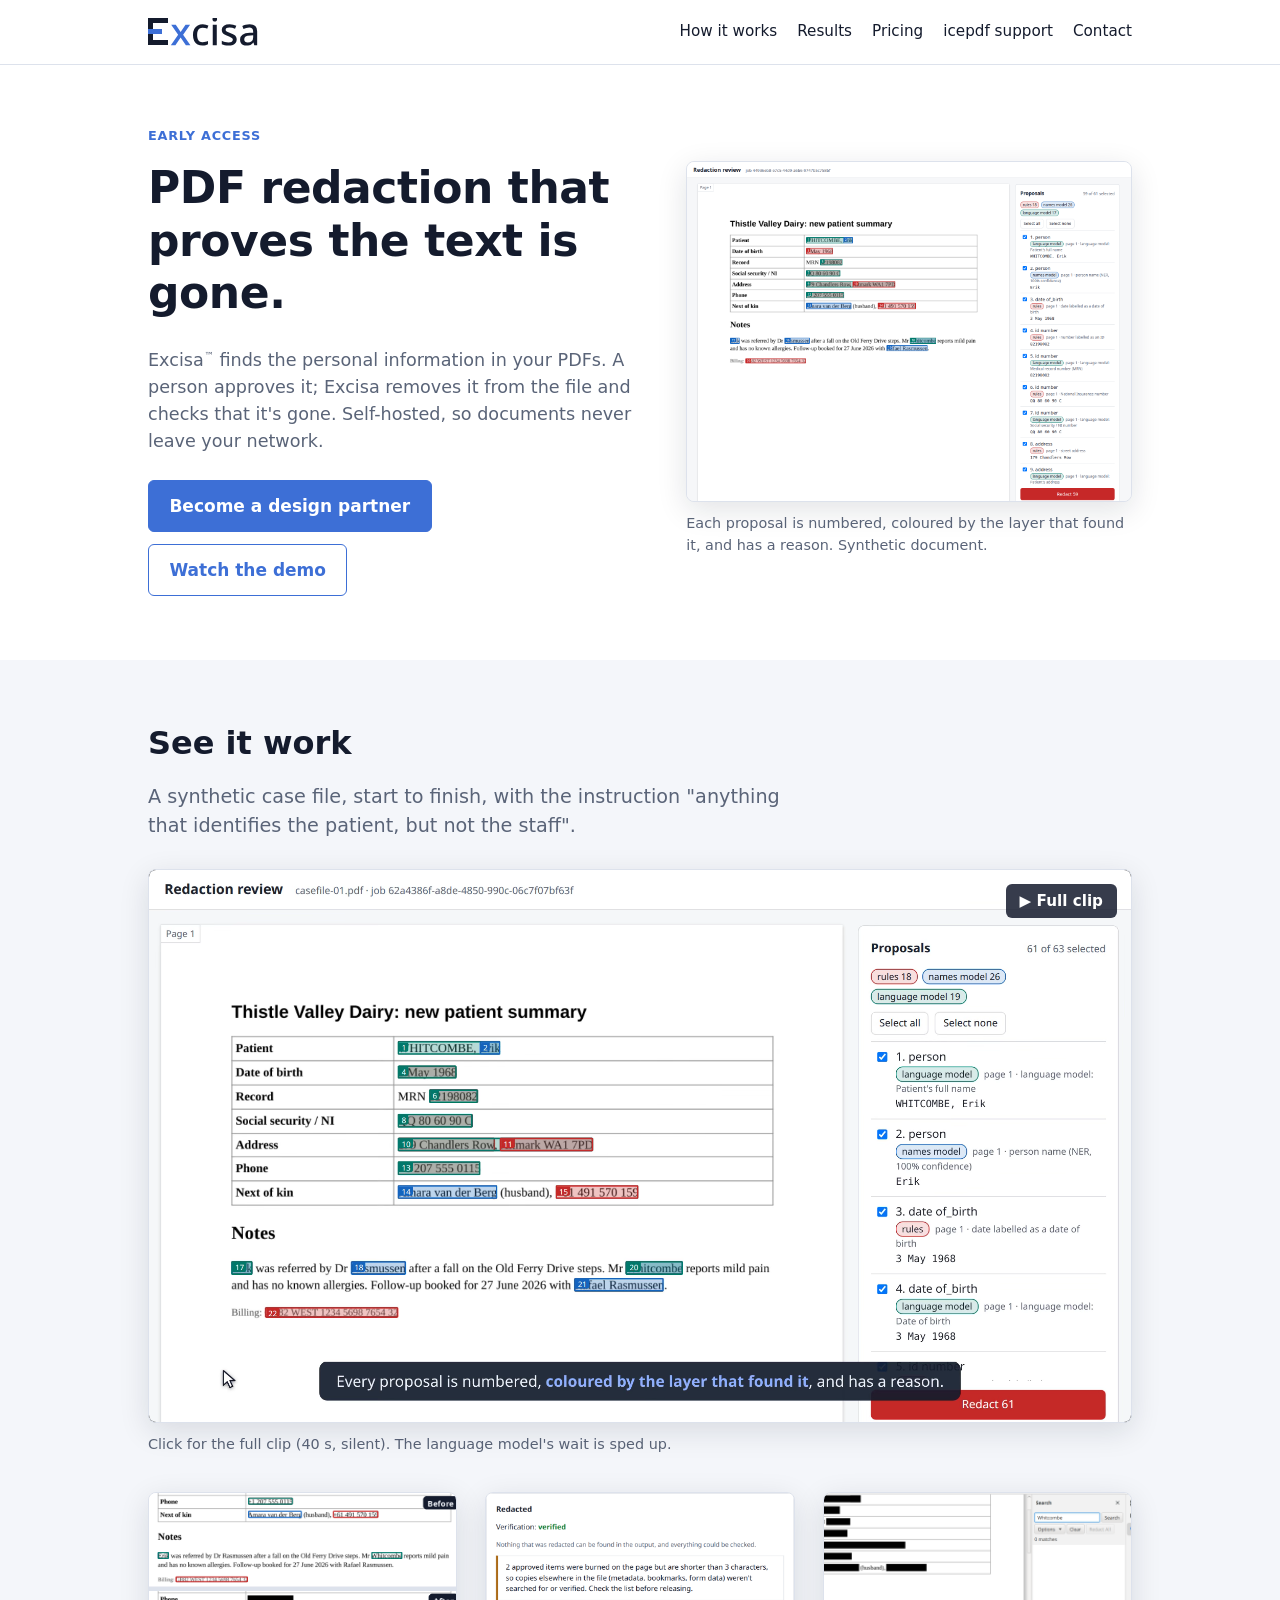
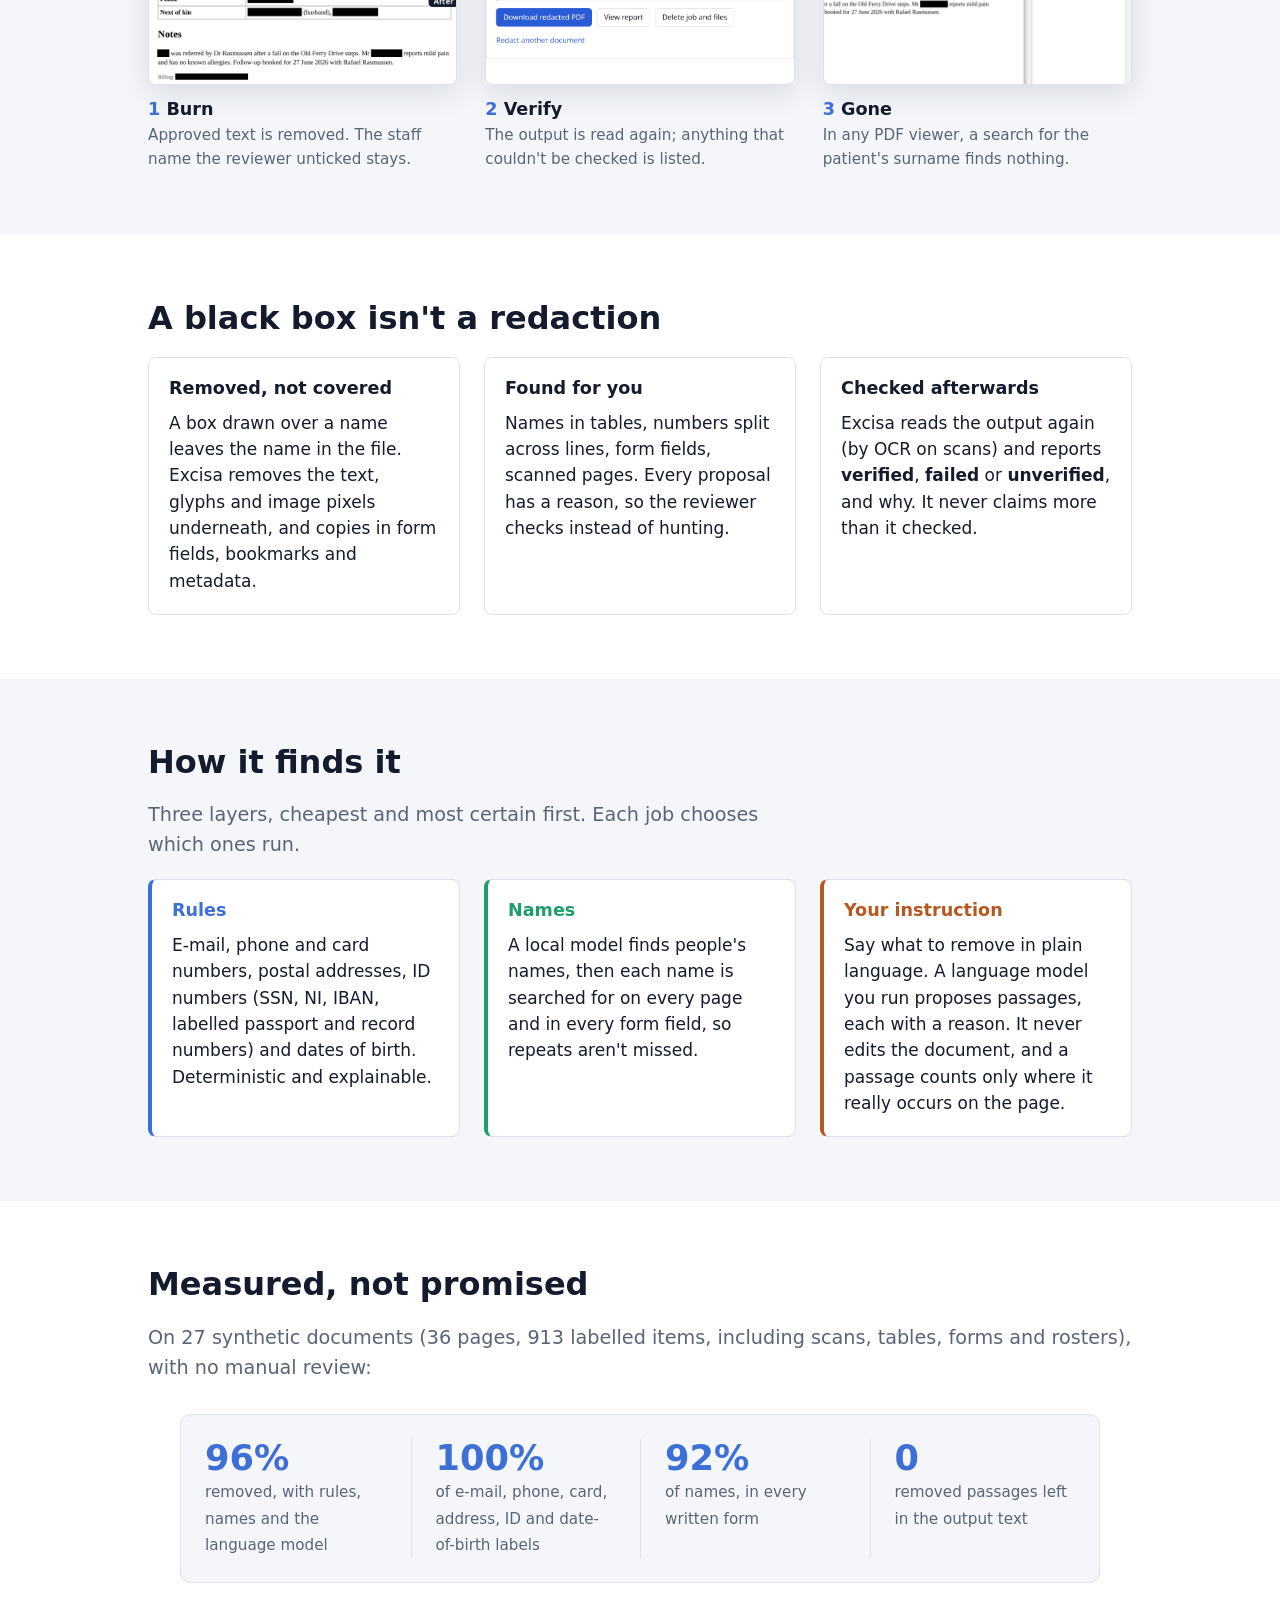
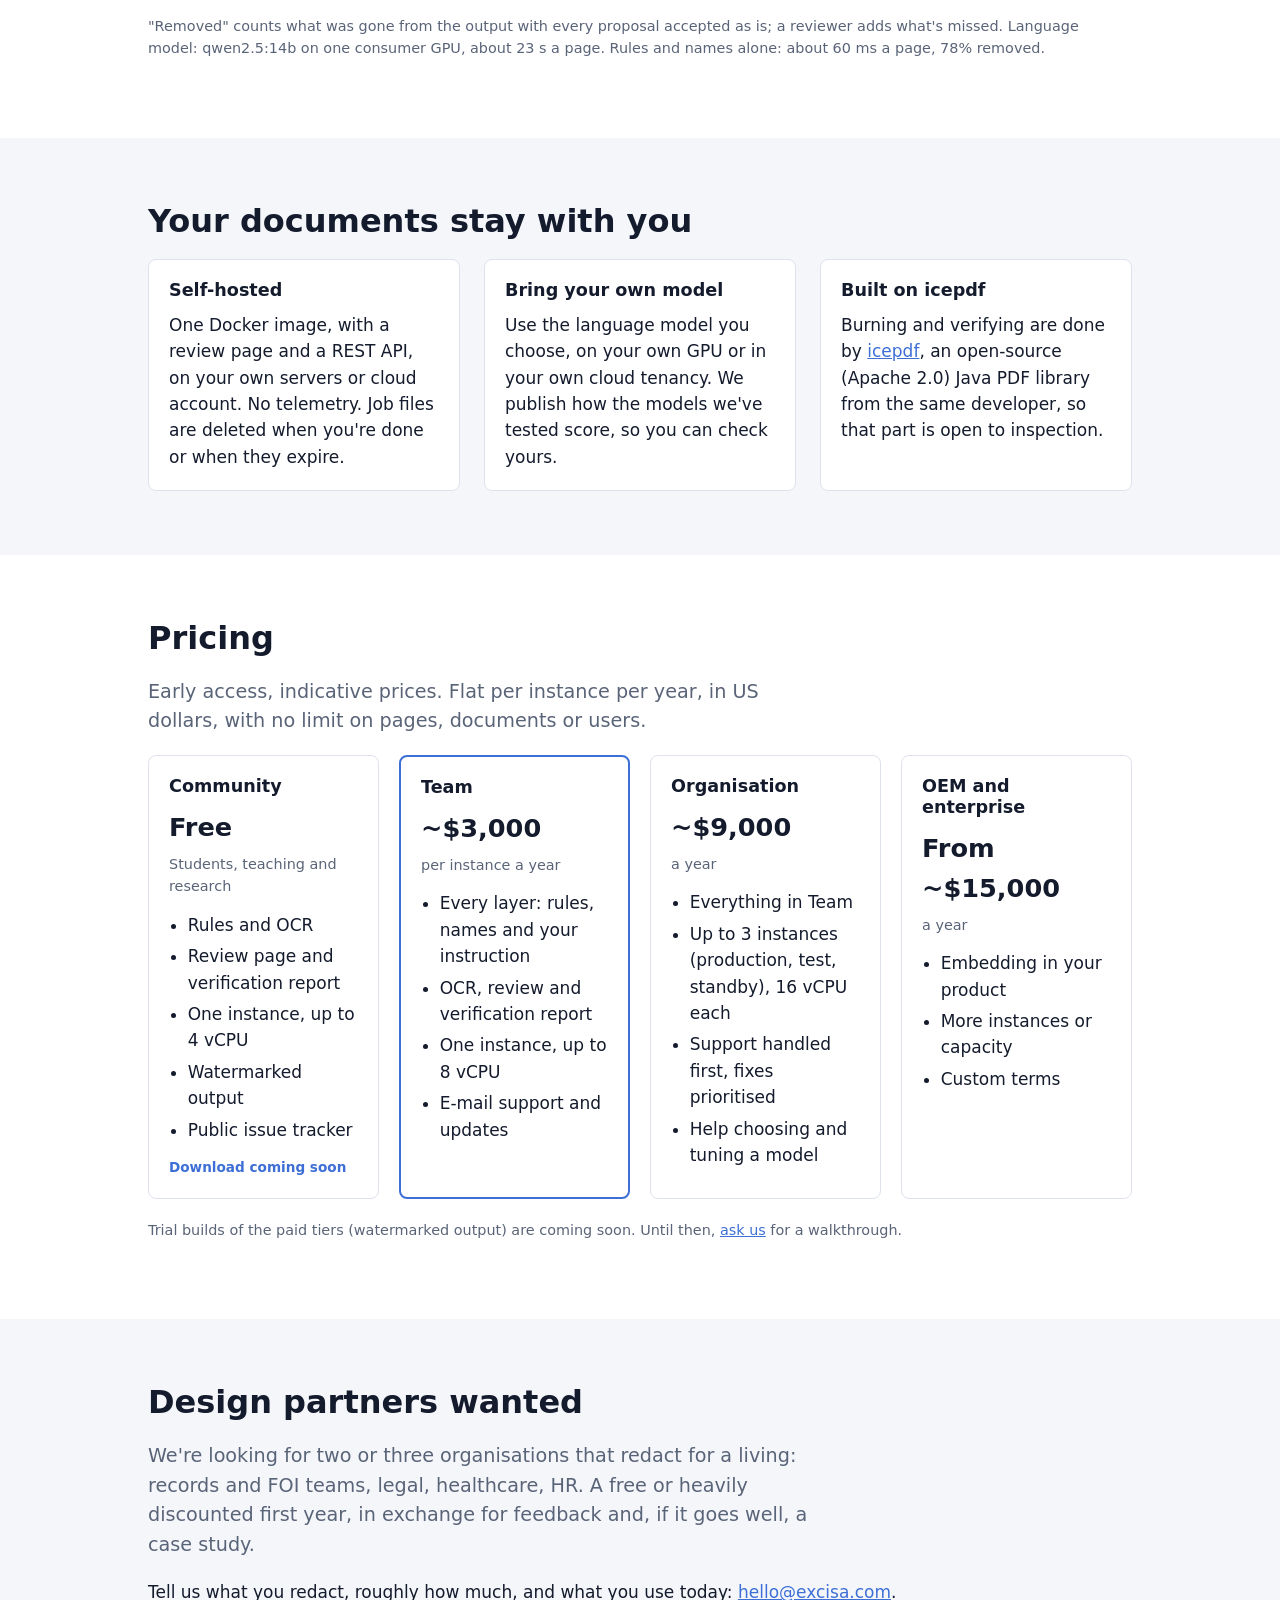
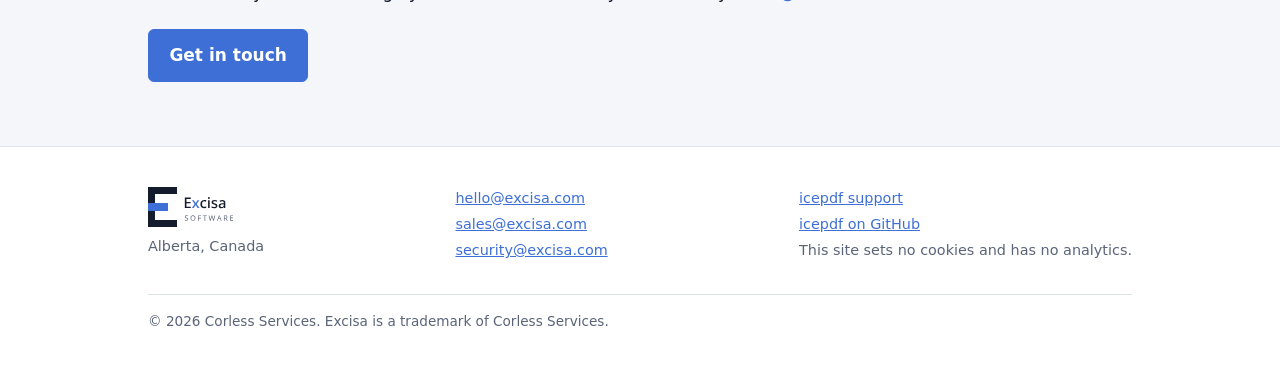
==== index.html @ 85d3f647 "Concise pass: demo moved up under the hero, steps list dropped, tighter copy; copyright row in the f" ====
<!doctype html>
<html lang="en">
<head>
<meta charset="utf-8">
<meta name="viewport" content="width=device-width, initial-scale=1">
<title>Excisa: self-hosted PDF redaction that proves the text is gone</title>
<meta name="description" content="Excisa finds personal information in PDFs, lets a person approve it, removes it for good and checks that it's gone. Self-hosted: documents never leave your network.">
<link rel="icon" href="/favicon.ico" sizes="any">
<link rel="icon" href="/favicon.svg" type="image/svg+xml">
<link rel="apple-touch-icon" href="/apple-touch-icon.png">
<meta name="theme-color" content="#141b2d">
<link rel="stylesheet" href="/site.css">
</head>
<body>

<header class="top">
  <div class="wrap">
    <a class="logo" href="/"><picture>
      <source srcset="/img/excisa-dark.svg" media="(prefers-color-scheme: dark)">
      <img src="/img/excisa-light.svg" alt="Excisa">
    </picture></a>
    <nav>
      <a href="#how">How it works</a>
      <a href="#results">Results</a>
      <a href="#pricing">Pricing</a>
      <a href="/icepdf-support.html"><span class="wide">icepdf </span>support</a>
      <a href="#contact">Contact</a>
    </nav>
  </div>
</header>

<main>

<section class="hero">
  <div class="wrap hero-grid">
    <div>
      <span class="tag">Early access</span>
      <h1>PDF redaction that proves the text is gone.</h1>
      <p class="lead">Excisa<span class="tm">™</span> finds the personal information in your PDFs. A person approves it; Excisa removes
        it from the file and checks that it's gone. Self-hosted, so documents never leave your network.</p>
      <div class="actions">
        <a class="btn" href="#contact">Become a design partner</a>
        <a class="btn ghost" href="#demo">Watch the demo</a>
      </div>
    </div>
    <figure class="shot">
      <img src="/img/review.png" width="1440" height="1100"
        alt="The review page: a synthetic patient summary with numbered boxes over each proposed redaction, coloured by the layer that found it, beside the list of proposals with their reasons.">
      <figcaption>Each proposal is numbered, coloured by the layer that found it, and has a reason. Synthetic
        document.</figcaption>
    </figure>
  </div>
</section>

<section id="demo" class="alt">
  <div class="wrap">
    <h2>See it work</h2>
    <p class="lead">A synthetic case file, start to finish, with the instruction "anything that identifies the patient,
      but not the staff".</p>
    <figure class="video" data-title="Excisa, start to finish" data-full="/video/excisa-demo.mp4">
      <div class="video-frame">
        <video class="video-loop" autoplay muted loop playsinline preload="metadata" poster="/video/excisa-demo-poster.jpg"
          aria-label="Review, untick a staff name, redact, verify, and search the output in a PDF viewer">
          <source src="/video/excisa-demo-loop.webm" type="video/webm">
          <source src="/video/excisa-demo-loop.mp4" type="video/mp4">
        </video>
      </div>
      <figcaption>Click for the full clip (40 s, silent). The language model's wait is sped up.</figcaption>
    </figure>
    <ol class="thumbs">
      <li>
        <figure class="shot">
          <img src="/img/burn-thumb.png" loading="lazy"
            alt="Part of page 1 before and after: the patient's details outlined, then removed; Dr Rasmussen, a staff member, left in place.">
        </figure>
        <h3>Burn</h3>
        <p>Approved text is removed. The staff name the reviewer unticked stays.</p>
      </li>
      <li>
        <figure class="shot">
          <img src="/img/verified.png" loading="lazy"
            alt="The result: verification verified, with a note listing two short items that were burned but not searched for elsewhere.">
        </figure>
        <h3>Verify</h3>
        <p>The output is read again; anything that couldn't be checked is listed.</p>
      </li>
      <li>
        <figure class="shot">
          <img src="/img/viewer.png" loading="lazy"
            alt="The redacted PDF in the icepdf viewer: a search for the patient's surname finds 0 matches.">
        </figure>
        <h3>Gone</h3>
        <p>In any PDF viewer, a search for the patient's surname finds nothing.</p>
      </li>
    </ol>
  </div>
</section>

<section>
  <div class="wrap">
    <h2>A black box isn't a redaction</h2>
    <div class="grid">
      <div class="card">
        <h3>Removed, not covered</h3>
        <p>A box drawn over a name leaves the name in the file. Excisa removes the text, glyphs and image pixels
          underneath, and copies in form fields,
          bookmarks and metadata.</p>
      </div>
      <div class="card">
        <h3>Found for you</h3>
        <p>Names in tables, numbers split across lines, form fields, scanned pages. Every proposal has a reason, so
          the reviewer checks instead of hunting.</p>
      </div>
      <div class="card">
        <h3>Checked afterwards</h3>
        <p>Excisa reads the output again (by OCR on scans) and reports <b>verified</b>, <b>failed</b> or
          <b>unverified</b>, and why. It never claims more than it checked.</p>
      </div>
    </div>
  </div>
</section>

<section id="how" class="alt">
  <div class="wrap">
    <h2>How it finds it</h2>
    <p class="lead">Three layers, cheapest and most certain first. Each job chooses which ones run.</p>
    <div class="grid">
      <div class="card layer rules">
        <h3>Rules</h3>
        <p>E-mail, phone and card numbers, postal addresses, ID numbers (SSN, NI, IBAN, labelled passport and record
          numbers) and dates of birth. Deterministic and explainable.</p>
      </div>
      <div class="card layer names">
        <h3>Names</h3>
        <p>A local model finds people's names, then each name is searched for on every page and in every form field,
          so repeats aren't missed.</p>
      </div>
      <div class="card layer llm">
        <h3>Your instruction</h3>
        <p>Say what to remove in plain language. A language model you run proposes passages, each with a reason. It
          never edits the document, and a passage counts only where it really occurs on the page.</p>
      </div>
    </div>
  </div>
</section>

<section id="results">
  <div class="wrap">
    <h2>Measured, not promised</h2>
    <p class="lead">On 27 synthetic documents (36 pages, 913 labelled items, including scans, tables, forms and
      rosters), with no manual review:</p>
    <div class="stats">
      <div class="stat"><b>96%</b><span>removed, with rules, names and the language model</span></div>
      <div class="stat"><b>100%</b><span>of e-mail, phone, card, address, ID and date-of-birth labels</span></div>
      <div class="stat"><b>92%</b><span>of names, in every written form</span></div>
      <div class="stat"><b>0</b><span>removed passages left in the output text</span></div>
    </div>
    <p class="muted small">"Removed" counts what was gone from the output with every proposal accepted as is; a
      reviewer adds what's missed. Language model: qwen2.5:14b on one consumer GPU, about 23 s a page. Rules and names
      alone: about 60 ms a page, 78% removed.</p>
  </div>
</section>

<section class="alt">
  <div class="wrap">
    <h2>Your documents stay with you</h2>
    <div class="grid">
      <div class="card">
        <h3>Self-hosted</h3>
        <p>One Docker image, with a review page and a REST API, on your own servers or cloud account. No telemetry.
          Job files are deleted when you're done or when they expire.</p>
      </div>
      <div class="card">
        <h3>Bring your own model</h3>
        <p>Use the language model you choose, on your own GPU or in your own cloud tenancy. We publish how the models
          we've tested score, so you can check yours.</p>
      </div>
      <div class="card">
        <h3>Built on icepdf</h3>
        <p>Burning and verifying are done by <a href="https://github.com/pcorless/icepdf">icepdf</a>, an open-source
          (Apache 2.0) Java PDF library from the same developer, so that part is open to inspection.</p>
      </div>
    </div>
  </div>
</section>

<section id="pricing">
  <div class="wrap">
    <h2>Pricing</h2>
    <p class="lead">Early access, indicative prices. Flat per instance per year, in US dollars, with no limit on pages,
      documents or users.</p>
    <div class="prices">
      <div class="card price">
        <h3>Community</h3>
        <div class="amount">Free</div>
        <p class="muted small">Students, teaching and research</p>
        <ul>
          <li>Rules and OCR</li>
          <li>Review page and verification report</li>
          <li>One instance, up to 4 vCPU</li>
          <li>Watermarked output</li>
          <li>Public issue tracker</li>
        </ul>
        <p class="soon">Download coming soon</p>
      </div>
      <div class="card price featured">
        <h3>Team</h3>
        <div class="amount">~$3,000</div>
        <p class="muted small">per instance a year</p>
        <ul>
          <li>Every layer: rules, names and your instruction</li>
          <li>OCR, review and verification report</li>
          <li>One instance, up to 8 vCPU</li>
          <li>E-mail support and updates</li>
        </ul>
      </div>
      <div class="card price">
        <h3>Organisation</h3>
        <div class="amount">~$9,000</div>
        <p class="muted small">a year</p>
        <ul>
          <li>Everything in Team</li>
          <li>Up to 3 instances (production, test, standby), 16 vCPU each</li>
          <li>Support handled first, fixes prioritised</li>
          <li>Help choosing and tuning a model</li>
        </ul>
      </div>
      <div class="card price">
        <h3>OEM and enterprise</h3>
        <div class="amount">From ~$15,000</div>
        <p class="muted small">a year</p>
        <ul>
          <li>Embedding in your product</li>
          <li>More instances or capacity</li>
          <li>Custom terms</li>
        </ul>
      </div>
    </div>
    <p class="muted small" style="margin-top:20px">Trial builds of the paid tiers (watermarked output) are coming soon.
      Until then, <a href="mailto:hello@excisa.com">ask us</a> for a walkthrough.</p>
  </div>
</section>

<section id="contact" class="alt">
  <div class="wrap">
    <h2>Design partners wanted</h2>
    <p class="lead">We're looking for two or three organisations that redact for a living: records and FOI teams,
      legal, healthcare, HR. A free or heavily discounted first year, in exchange for feedback and, if it goes well, a
      case study.</p>
    <p>Tell us what you redact, roughly how much, and what you use today: <a href="mailto:hello@excisa.com">hello@excisa.com</a>.</p>
    <div class="actions">
      <a class="btn" href="mailto:hello@excisa.com?subject=Excisa%20design%20partner">Get in touch</a>
    </div>
  </div>
</section>

</main>

<footer>
  <div class="wrap">
    <div>
      <picture>
        <source srcset="/img/excisa-software-dark.svg" media="(prefers-color-scheme: dark)">
        <img src="/img/excisa-software-light.svg" alt="Excisa Software">
      </picture>
      <p>Alberta, Canada</p>
    </div>
    <ul>
      <li><a href="mailto:hello@excisa.com">hello@excisa.com</a></li>
      <li><a href="mailto:sales@excisa.com">sales@excisa.com</a></li>
      <li><a href="mailto:security@excisa.com">security@excisa.com</a></li>
    </ul>
    <ul>
      <li><a href="/icepdf-support.html">icepdf support</a></li>
      <li><a href="https://github.com/pcorless/icepdf">icepdf on GitHub</a></li>
      <li>This site sets no cookies and has no analytics.</li>
    </ul>
  </div>
  <div class="wrap"><p class="legal">© 2026 Corless Services. Excisa is a trademark of Corless Services.</p></div>
</footer>

<dialog id="lightbox" class="lightbox" aria-label="Screenshot">
  <button class="lightbox-close" type="button" aria-label="Close">&times;</button>
  <div class="lightbox-body"></div>
</dialog>
<script src="/site.js" defer></script>

</body>
</html>
---- site.css ----
:root {
  --bg: #ffffff; --bg-alt: #f4f6fa; --fg: #141b2d; --muted: #5a6478; --line: #dde2ec;
  --accent: #3d6fd6; --accent-fg: #ffffff;
  --rules: #3d6fd6; --names: #1f9d6b; --llm: #b4581f;
  --max: 64rem;
}
@media (prefers-color-scheme: dark) {
  :root {
    --bg: #141b2d; --bg-alt: #1b2540; --fg: #eef1f7; --muted: #9aa4b8; --line: #2c3757;
    --accent: #5b8cf0; --accent-fg: #0f1420;
    --rules: #5b8cf0; --names: #3ccf95; --llm: #f0965b;
  }
}
* { box-sizing: border-box; }
html { -webkit-text-size-adjust: 100%; }
body {
  margin: 0; background: var(--bg); color: var(--fg);
  font: 17px/1.55 system-ui, -apple-system, "Segoe UI", Roboto, "Noto Sans", sans-serif;
}
a { color: var(--accent); }
img { max-width: 100%; }
.wrap { max-width: var(--max); margin: 0 auto; padding: 0 20px; }

/* header */
.top { border-bottom: 1px solid var(--line); }
.top .wrap { display: flex; align-items: center; justify-content: space-between; gap: 16px; height: 64px; }
.top .logo img { display: block; height: 28px; width: auto; }
.top nav { display: flex; gap: 20px; flex-wrap: wrap; font-size: .95rem; }
.top nav a { color: var(--fg); text-decoration: none; }
.top nav a:hover, .top nav a[aria-current] { color: var(--accent); }

/* sections */
section { padding: 64px 0; }
section.alt { background: var(--bg-alt); }
h1, h2, h3 { line-height: 1.2; margin: 0 0 .6em; }
h1 { font-size: clamp(2rem, 5vw, 3rem); font-weight: 650; letter-spacing: -.01em; max-width: 22ch; }
h2 { font-size: clamp(1.5rem, 3vw, 2rem); font-weight: 650; }
h3 { font-size: 1.1rem; font-weight: 650; }
p { margin: 0 0 1em; }
.lead { font-size: 1.2rem; color: var(--muted); max-width: 42rem; }
.muted { color: var(--muted); }
.small { font-size: .9rem; }
.tag {
  display: inline-block; font-size: .8rem; font-weight: 600; letter-spacing: .06em; text-transform: uppercase;
  color: var(--accent); margin-bottom: 1rem;
}

.btn {
  display: inline-block; padding: .7em 1.2em; border-radius: 6px; font-weight: 600; text-decoration: none;
  background: var(--accent); color: var(--accent-fg); border: 1px solid var(--accent);
}
.btn.ghost { background: transparent; color: var(--accent); }
.actions { display: flex; gap: 12px; flex-wrap: wrap; margin-top: 1.5rem; }

.grid { display: grid; gap: 24px; grid-template-columns: repeat(auto-fit, minmax(15rem, 1fr)); }
.card { border: 1px solid var(--line); border-radius: 8px; padding: 20px; background: var(--bg); }
.card p:last-child { margin-bottom: 0; }


/* layers */
.layer { border-left: 4px solid var(--c); }
.layer h3 { color: var(--c); }
.layer.rules { --c: var(--rules); } .layer.names { --c: var(--names); } .layer.llm { --c: var(--llm); }


/* numbers */
#results .lead { max-width: none; }
.stats {
  display: grid; grid-template-columns: repeat(4, minmax(0, 1fr)); margin: 2rem 32px; padding: 24px 0;
  background: var(--bg-alt); border: 1px solid var(--line); border-radius: 10px;
}
.stat { padding: 0 24px; border-left: 1px solid var(--line); }
.stat:first-child { border-left: 0; }
.stat b { display: block; font-size: 2.2rem; font-weight: 700; line-height: 1.1; color: var(--accent); }
.stat span { color: var(--muted); font-size: .95rem; }
@media (max-width: 760px) {
  .stats { grid-template-columns: repeat(2, minmax(0, 1fr)); margin: 1.5rem 0; row-gap: 24px; }
  .stat:nth-child(3) { border-left: 0; }
}

/* pricing */
.prices { display: grid; gap: 20px; grid-template-columns: repeat(auto-fit, minmax(14rem, 1fr)); }
.price .amount { font-size: 1.6rem; font-weight: 700; margin: .2em 0; }
.price ul { padding-left: 1.1em; margin: .8em 0 0; }
.price li { margin-bottom: .3em; }
.price .soon { margin: 1em 0 0; font-size: .85rem; font-weight: 600; color: var(--accent); }
.price.featured { border-color: var(--accent); border-width: 2px; }

table { border-collapse: collapse; width: 100%; }
th, td { text-align: left; padding: 8px 10px; border-bottom: 1px solid var(--line); vertical-align: top; }
th { font-weight: 600; }

/* footer */
footer { border-top: 1px solid var(--line); padding: 40px 0; font-size: .9rem; color: var(--muted); }
footer .wrap { display: flex; flex-wrap: wrap; gap: 24px 48px; justify-content: space-between; align-items: flex-start; }
footer img { display: block; height: 40px; width: auto; margin-bottom: 8px; }
footer ul { list-style: none; padding: 0; margin: 0; }
footer li { margin-bottom: 4px; }

/* screenshots */
figure.shot { margin: 0; }
figure.shot img { display: block; width: 100%; height: auto; border: 1px solid var(--line); border-radius: 8px;
  box-shadow: 0 8px 30px rgba(20, 27, 45, .12); background: #fff; }
figure.shot figcaption { color: var(--muted); font-size: .9rem; margin-top: 10px; }

/* hero: text left, screenshot right */
.hero { padding: 56px 0 64px; }
.hero-grid { display: grid; grid-template-columns: minmax(0, 1.1fr) minmax(0, 1fr); gap: 48px; align-items: center; }
.hero-grid > * { min-width: 0; }
.hero h1 { font-size: clamp(2rem, 4vw, 2.75rem); }
.hero .lead { font-size: 1.1rem; }
@media (max-width: 860px) {
  .hero-grid { grid-template-columns: minmax(0, 1fr); gap: 32px; }
}

/* click to enlarge */
.zoomable { cursor: zoom-in; }
.lightbox {
  width: min(1440px, 94vw); max-height: 94vh; padding: 0; border: 0; border-radius: 8px;
  background: #0f1420; overflow: hidden;
}
.lightbox::backdrop { background: rgba(5, 8, 20, .78); }
.lightbox-body img { display: block; width: 100%; height: auto; max-height: 94vh; object-fit: contain; }
.lightbox-close {
  position: absolute; top: 8px; right: 10px; z-index: 1; width: 36px; height: 36px; border: 0; border-radius: 50%;
  background: rgba(15, 20, 32, .72); color: #fff; font-size: 1.5rem; line-height: 1; cursor: pointer;
}
.lightbox-close:hover, .lightbox-close:focus-visible { background: var(--accent); color: var(--accent-fg); }


/* demo video and the three stills under it */
figure.video { margin: 28px 0 0; }
.video-frame { position: relative; border: 1px solid var(--line); border-radius: 8px; overflow: hidden;
  box-shadow: 0 8px 30px rgba(20, 27, 45, .12); background: #000; }
.video-frame video { display: block; width: 100%; height: auto; aspect-ratio: 16 / 9; }
.video-expand { position: absolute; right: 14px; top: 14px; padding: 8px 14px; border: 0; border-radius: 6px;
  background: rgba(20, 27, 45, .85); color: #fff; font: 600 .95rem system-ui, sans-serif; cursor: pointer; }
.video-expand:hover, .video-expand:focus-visible { background: var(--accent); color: var(--accent-fg); }
figure.video figcaption { color: var(--muted); font-size: .9rem; margin-top: 10px; }
ol.thumbs { list-style: none; padding: 0; margin: 36px 0 0; display: grid; gap: 28px;
  grid-template-columns: repeat(3, minmax(0, 1fr)); counter-reset: t; }
ol.thumbs li { counter-increment: t; }
ol.thumbs figure.shot img { aspect-ratio: 16 / 10; object-fit: cover; object-position: top left; }
ol.thumbs h3 { margin: 14px 0 4px; }
ol.thumbs h3::before { content: counter(t) "  "; color: var(--accent); }
ol.thumbs p { color: var(--muted); font-size: .95rem; margin: 0; }
.lightbox-body video { display: block; width: 100%; height: auto; max-height: 94vh; }
@media (max-width: 760px) { ol.thumbs { grid-template-columns: minmax(0, 1fr); } }

/* phones: the menu gets its own row under the logo, one line, scrolling sideways if it must */
@media (max-width: 640px) {
  .top .wrap { height: auto; flex-wrap: wrap; padding-top: 14px; padding-bottom: 10px; gap: 10px; }
  .top nav .wide { display: none; }
  .top nav a[href="/icepdf-support.html"] { text-transform: capitalize; }
  .top nav a[href$="#results"] { display: none; }
  .top nav { width: 100%; flex-wrap: nowrap; overflow-x: auto; gap: 12px; justify-content: space-between; font-size: .9rem; white-space: nowrap;
    scrollbar-width: none; padding-bottom: 2px; }
  .top nav::-webkit-scrollbar { display: none; }
}

.tm { font-size: .55em; vertical-align: super; line-height: 0; margin-left: .05em; }
footer p { margin: 0 0 .4em; }
footer .legal { width: 100%; margin: 28px 0 0; padding-top: 16px; border-top: 1px solid var(--line); font-size: .85rem; }
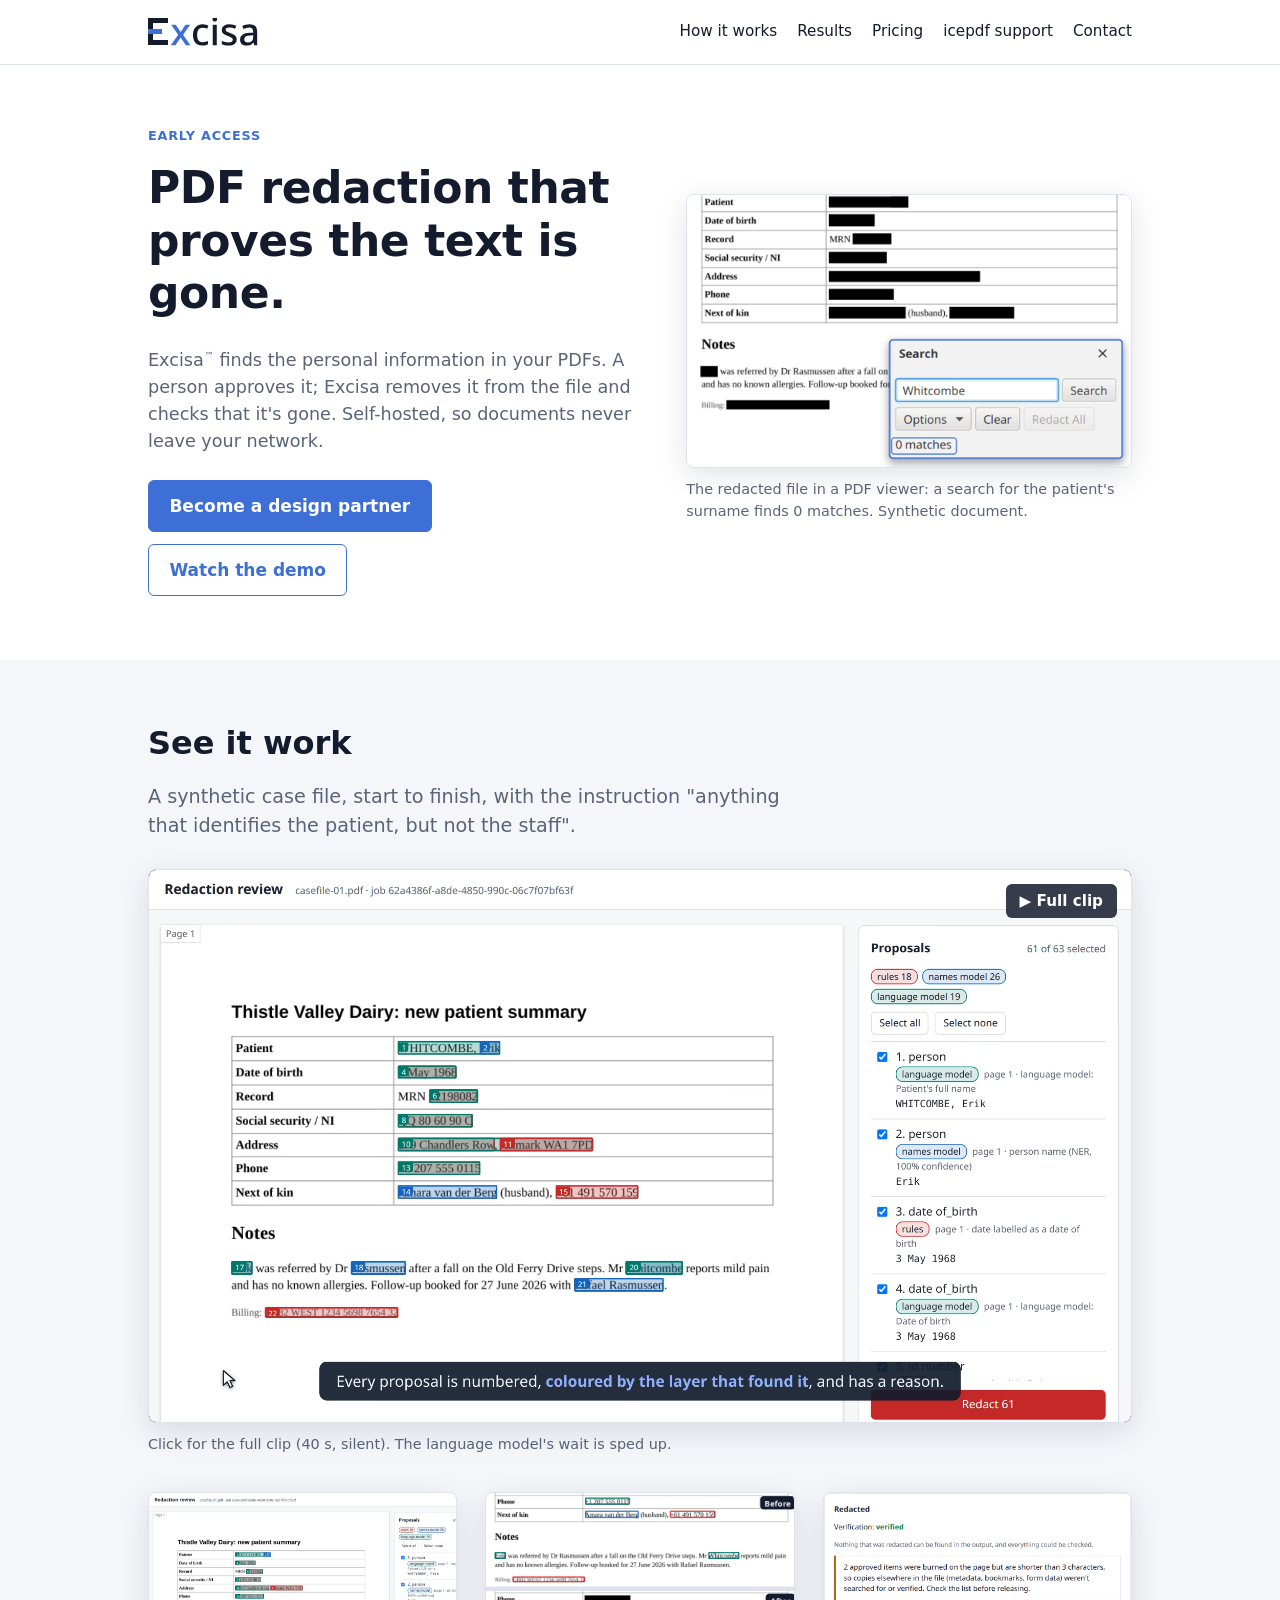
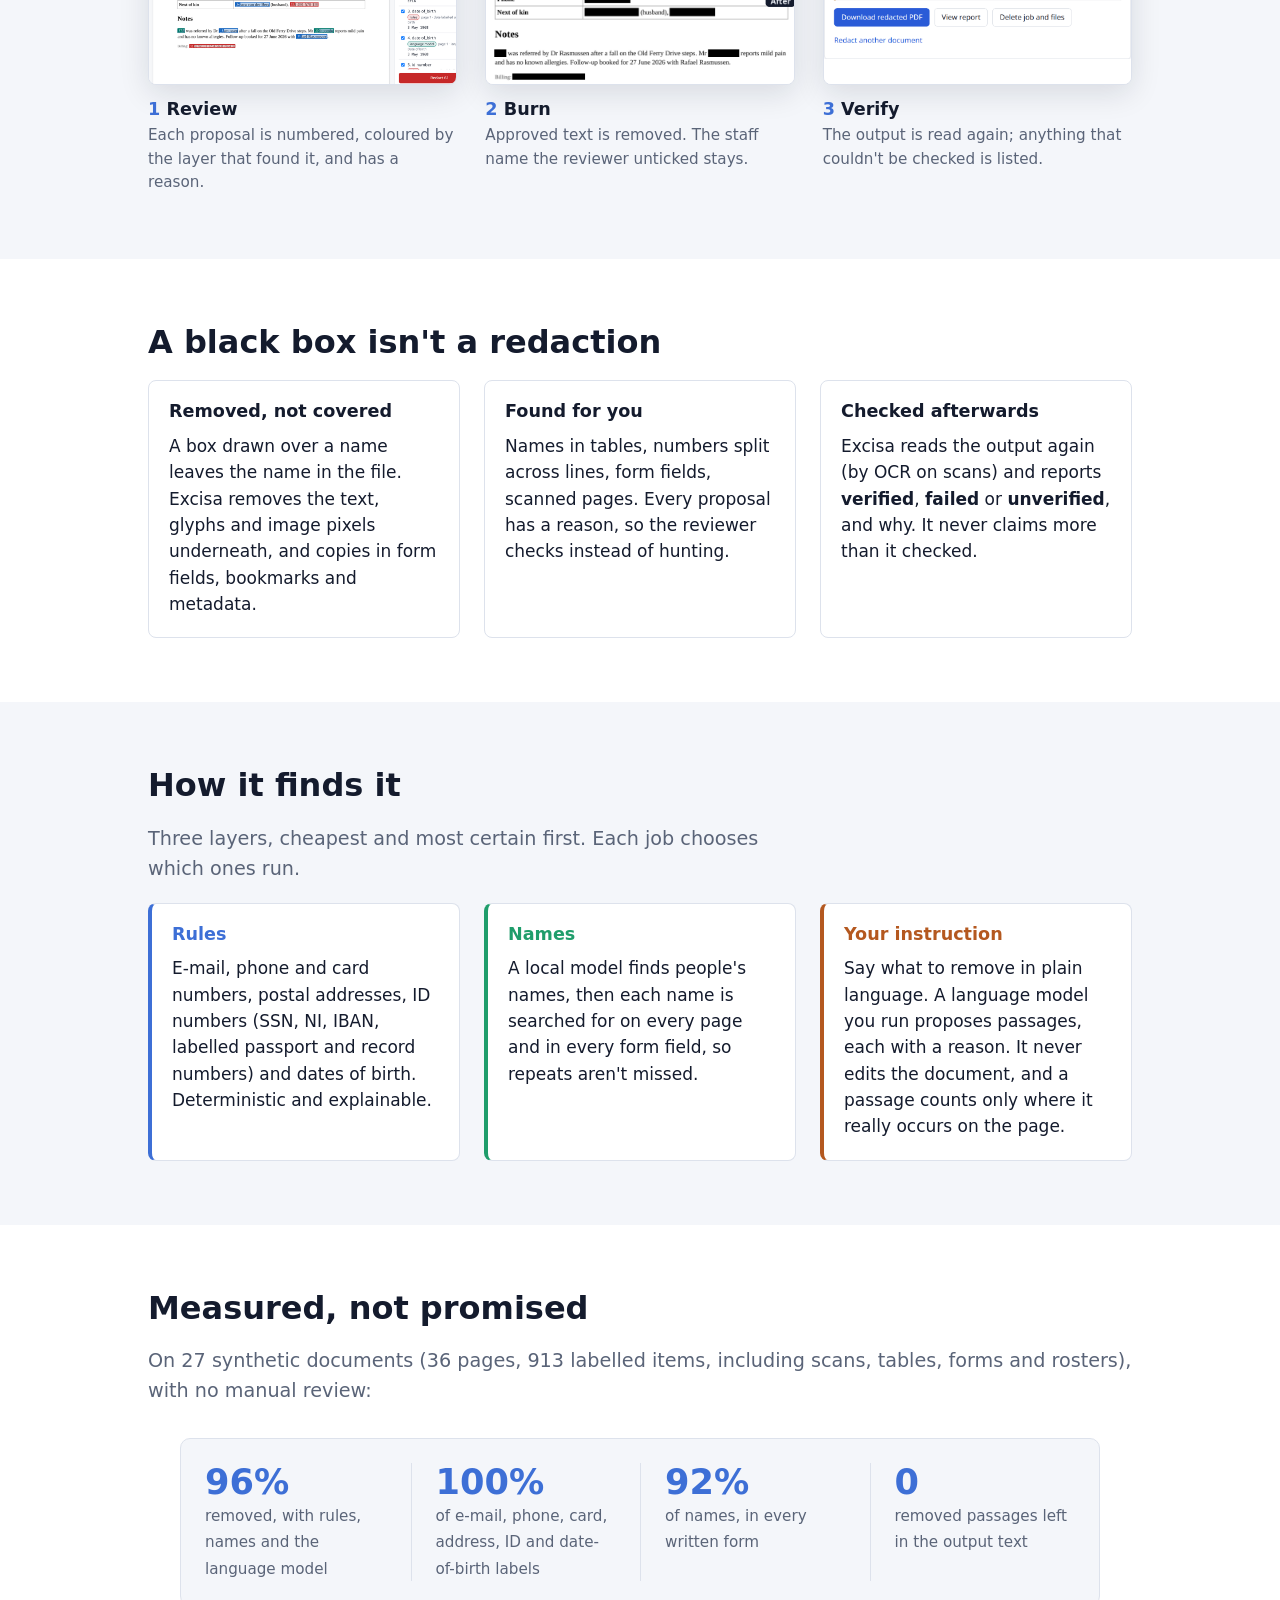
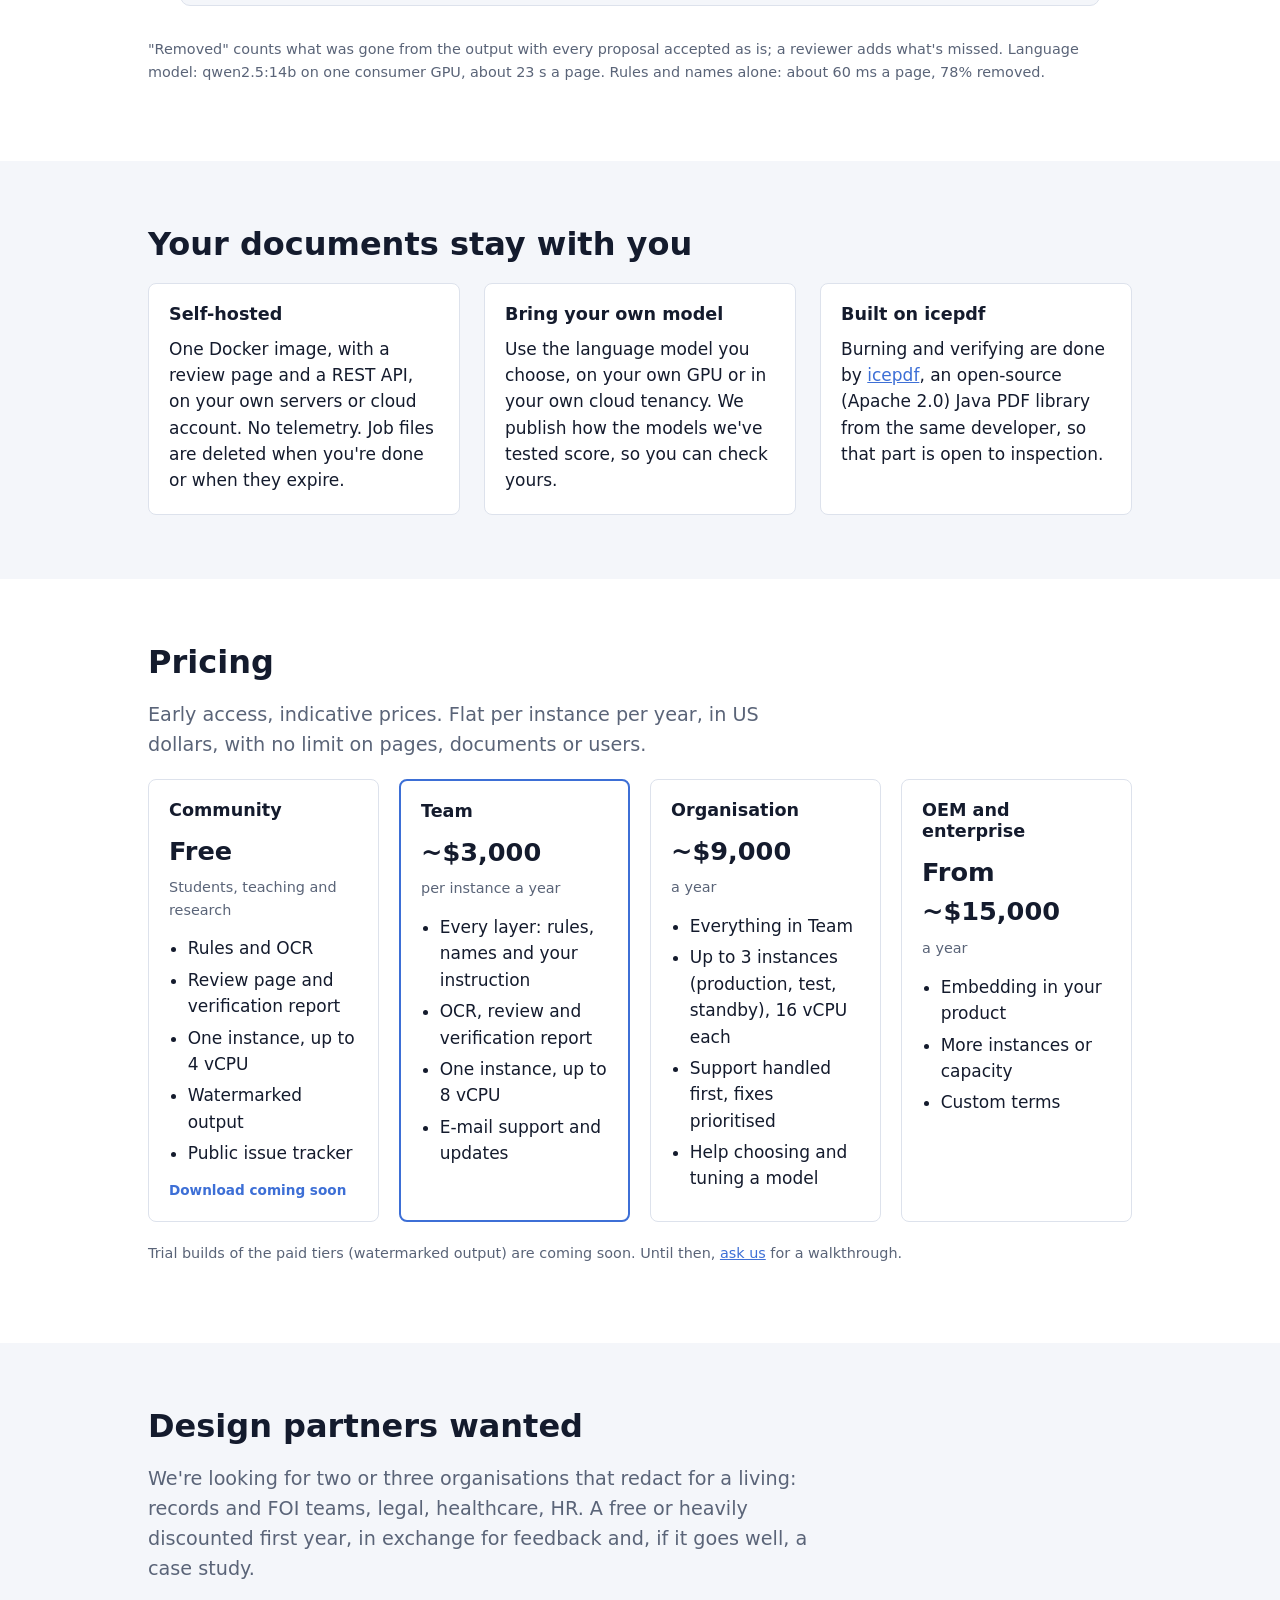
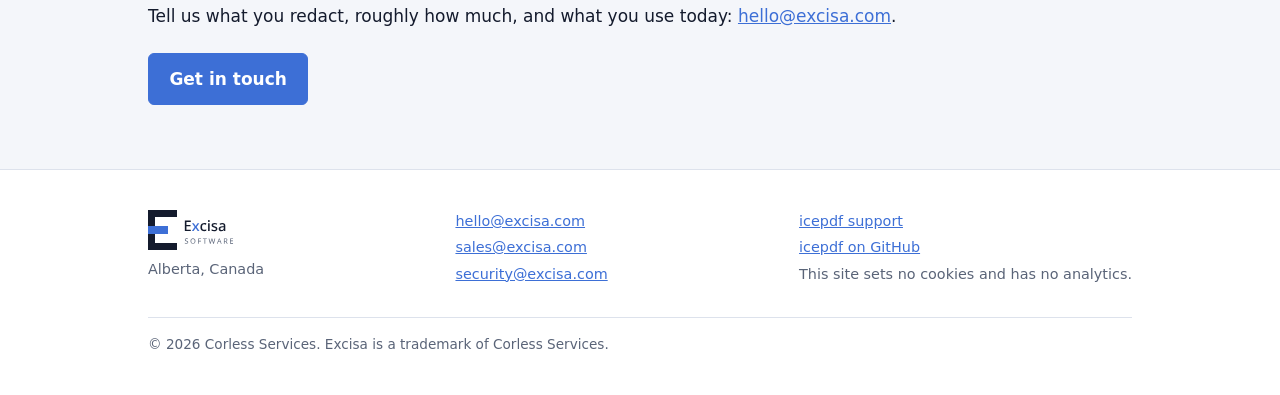
==== commit 236c9998: "Hero: the redacted file with the search callout (0 matches); Review becomes the first thumbnail Co-A" ====
--- a/index.html
+++ b/index.html
@@ -44,9 +44,9 @@
       </div>
     </div>
     <figure class="shot">
-      <img src="/img/review.png" width="1440" height="1100"
-        alt="The review page: a synthetic patient summary with numbered boxes over each proposed redaction, coloured by the layer that found it, beside the list of proposals with their reasons.">
-      <figcaption>Each proposal is numbered, coloured by the layer that found it, and has a reason. Synthetic
+      <img src="/img/hero-gone.png" width="1150" height="704"
+        alt="A redacted patient summary open in a PDF viewer: black boxes where the details were, and a search for the patient's surname finding 0 matches.">
+      <figcaption>The redacted file in a PDF viewer: a search for the patient's surname finds 0 matches. Synthetic
         document.</figcaption>
     </figure>
   </div>
@@ -68,6 +68,14 @@
       <figcaption>Click for the full clip (40 s, silent). The language model's wait is sped up.</figcaption>
     </figure>
     <ol class="thumbs">
+      <li>
+        <figure class="shot">
+          <img src="/img/review-thumb.png" loading="lazy"
+            alt="The review page: numbered boxes on the page, coloured by the layer that found them, beside the list of proposals with their reasons.">
+        </figure>
+        <h3>Review</h3>
+        <p>Each proposal is numbered, coloured by the layer that found it, and has a reason.</p>
+      </li>
       <li>
         <figure class="shot">
           <img src="/img/burn-thumb.png" loading="lazy"
@@ -84,14 +92,6 @@
         <h3>Verify</h3>
         <p>The output is read again; anything that couldn't be checked is listed.</p>
       </li>
-      <li>
-        <figure class="shot">
-          <img src="/img/viewer.png" loading="lazy"
-            alt="The redacted PDF in the icepdf viewer: a search for the patient's surname finds 0 matches.">
-        </figure>
-        <h3>Gone</h3>
-        <p>In any PDF viewer, a search for the patient's surname finds nothing.</p>
-      </li>
     </ol>
   </div>
 </section>
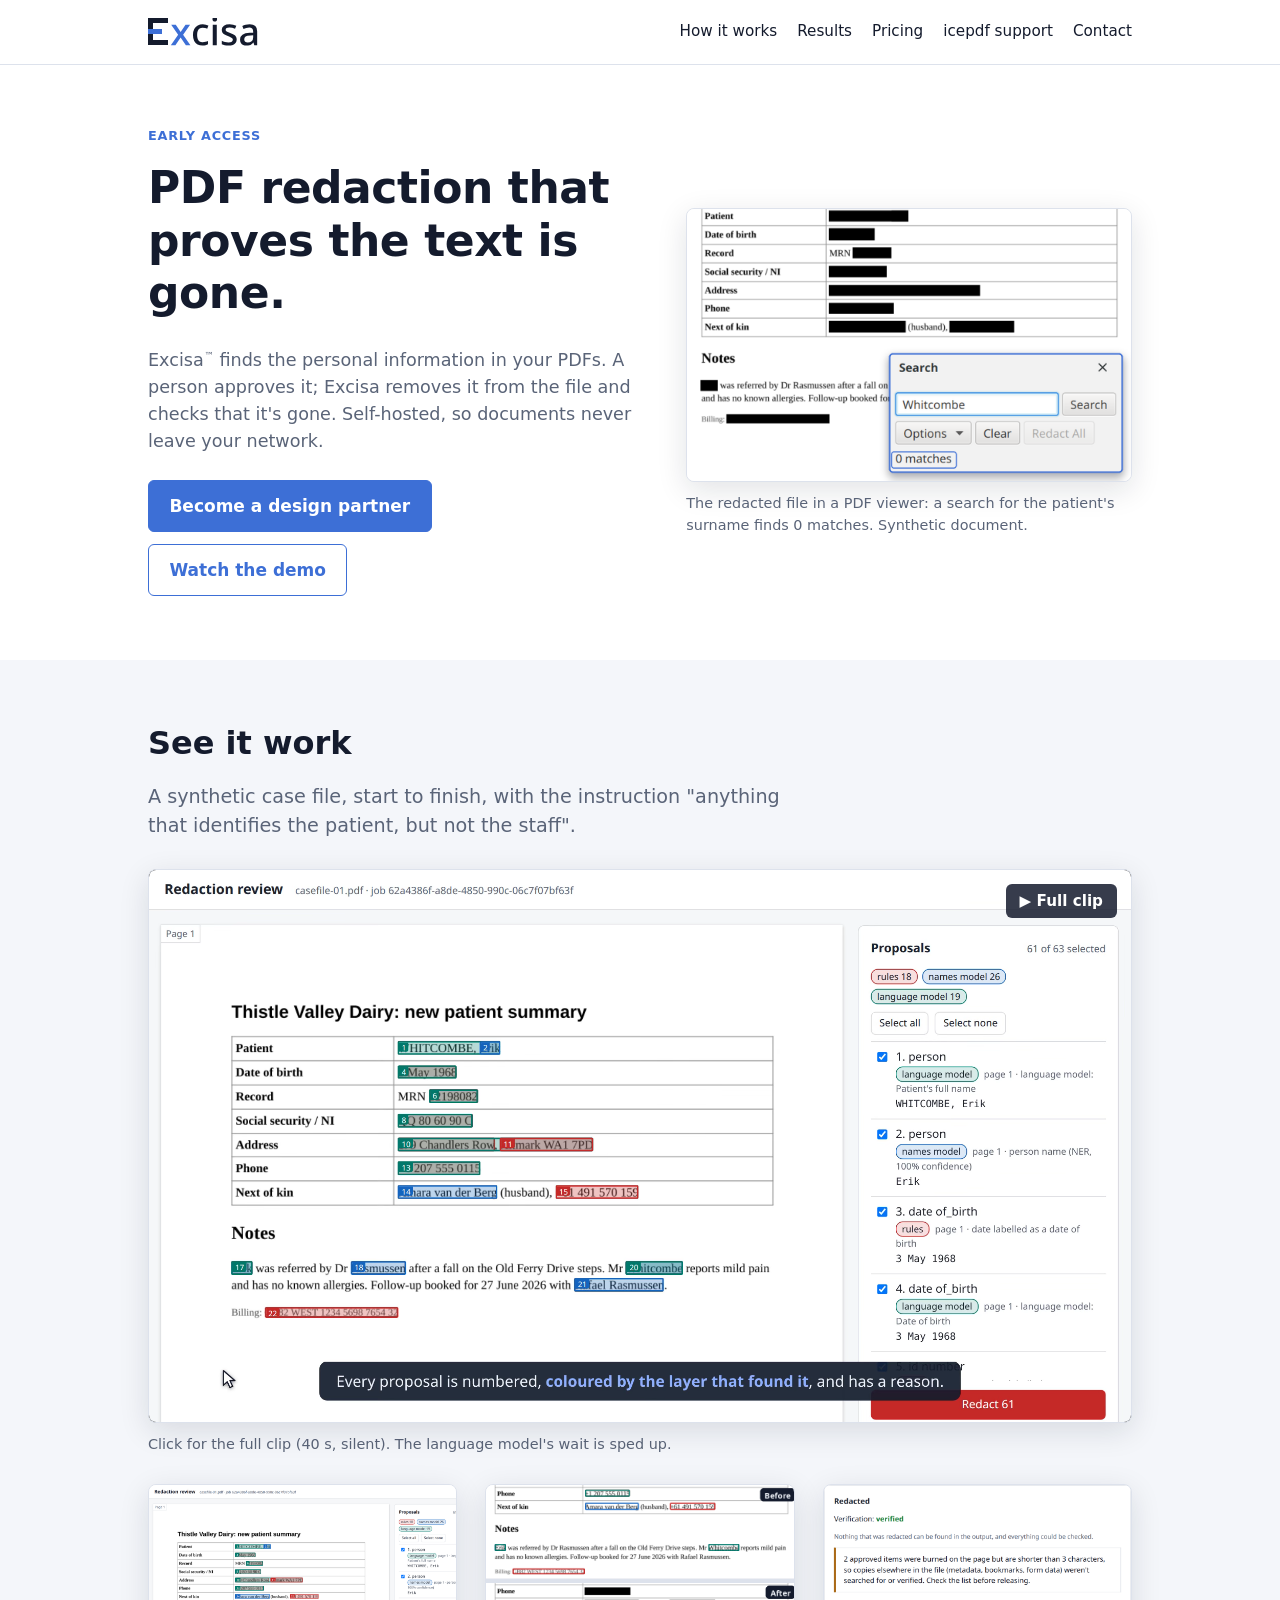
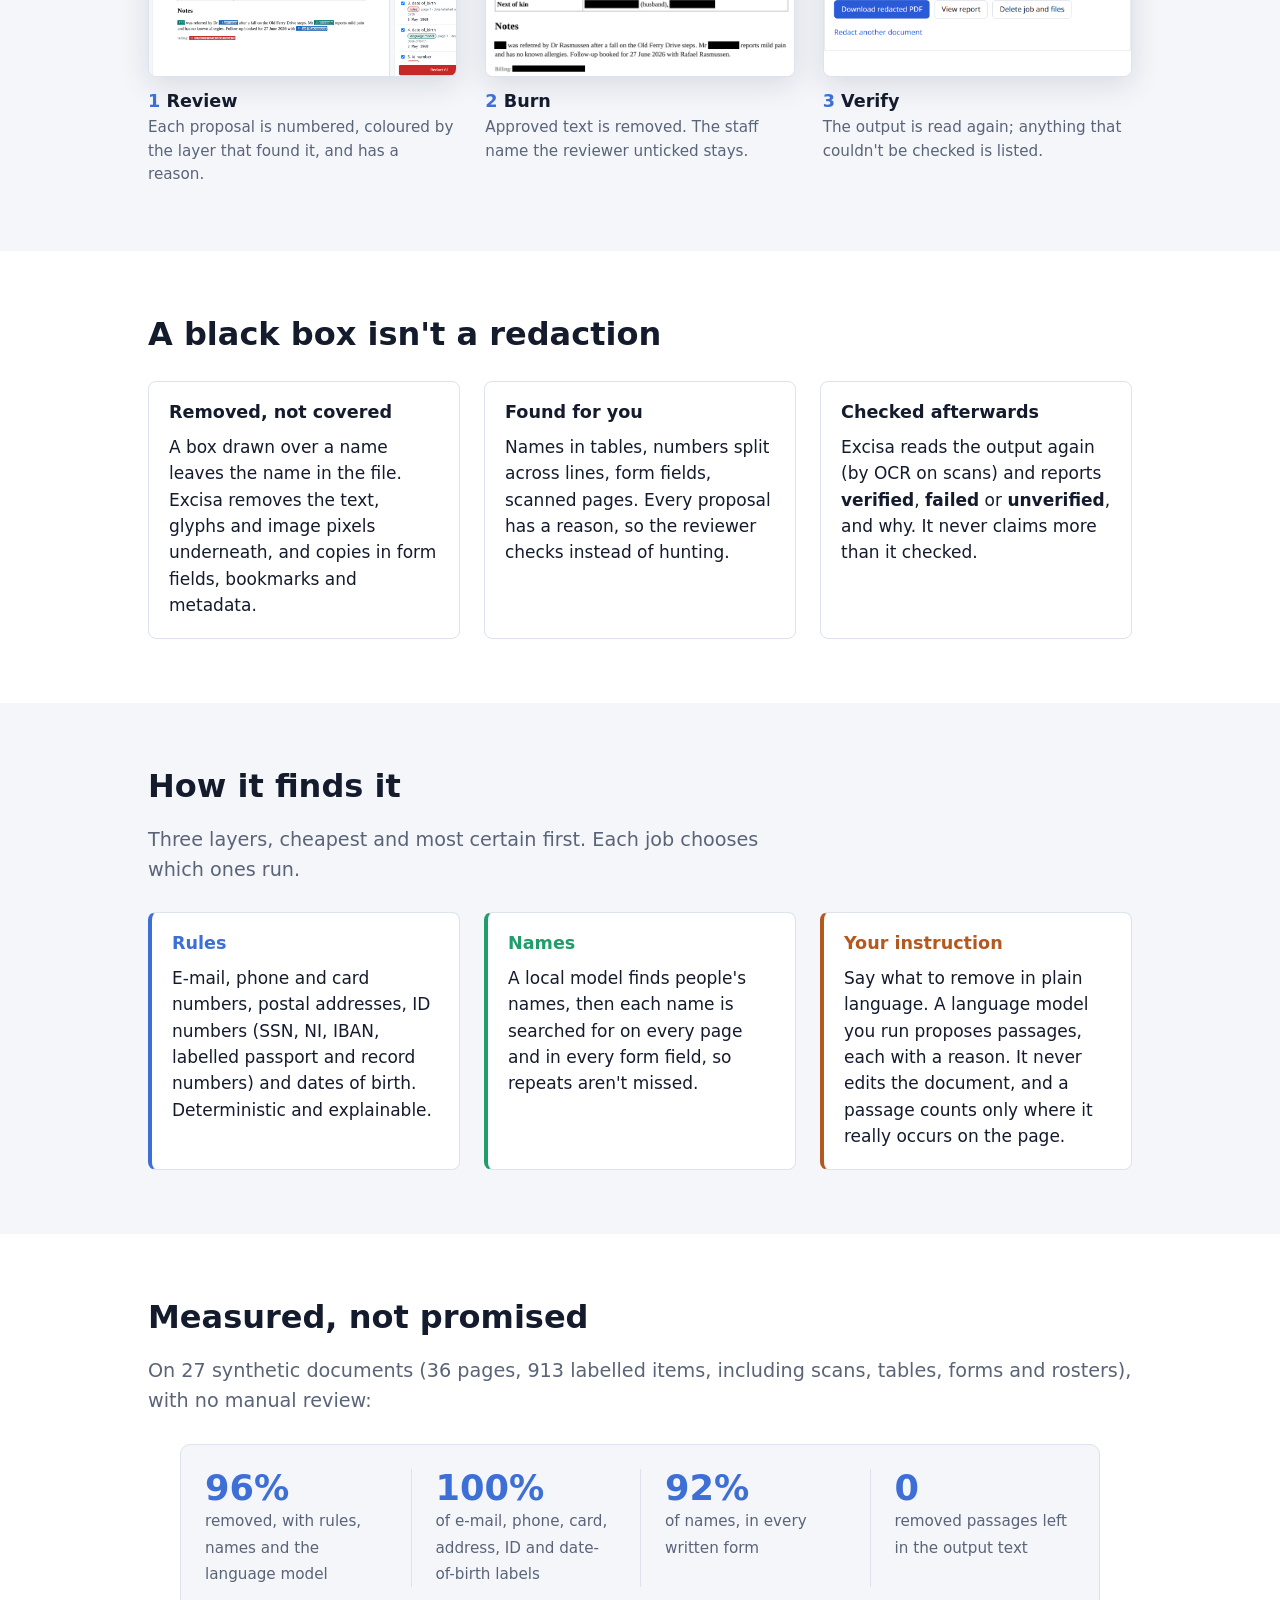
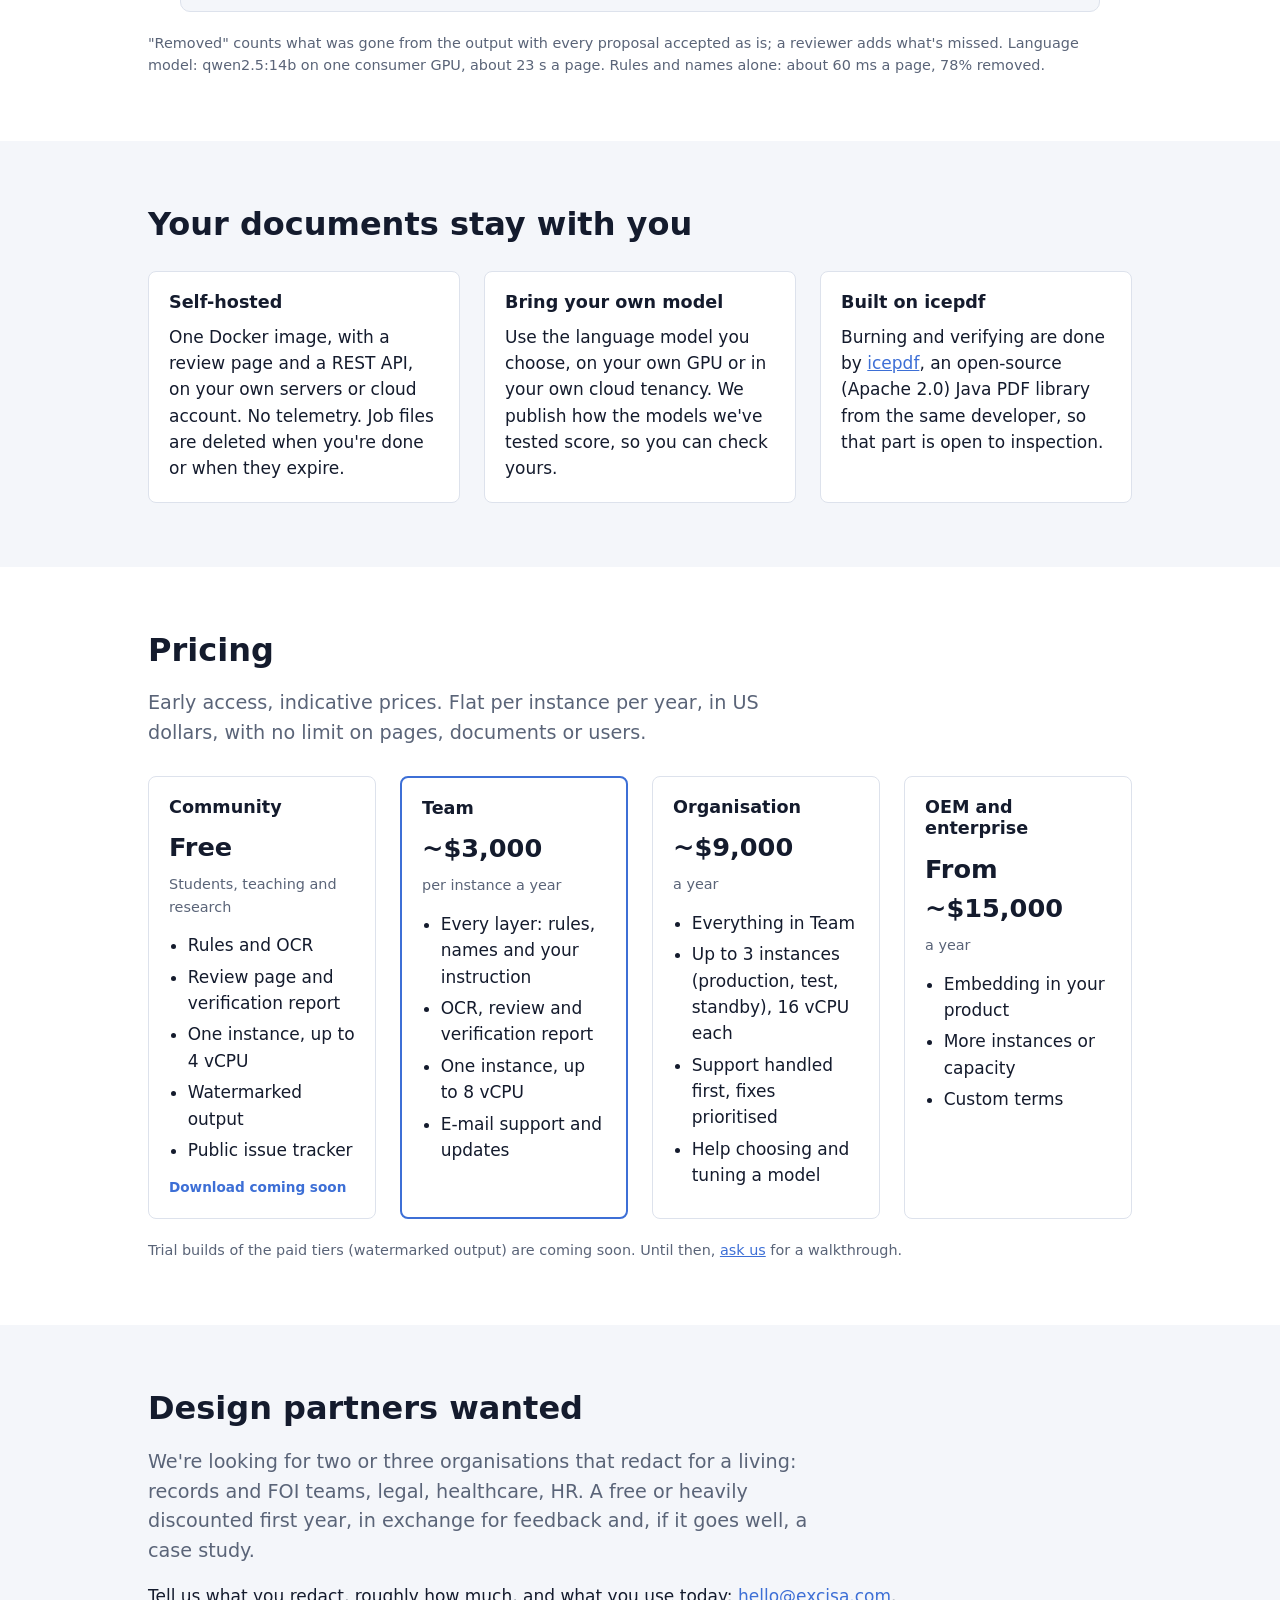
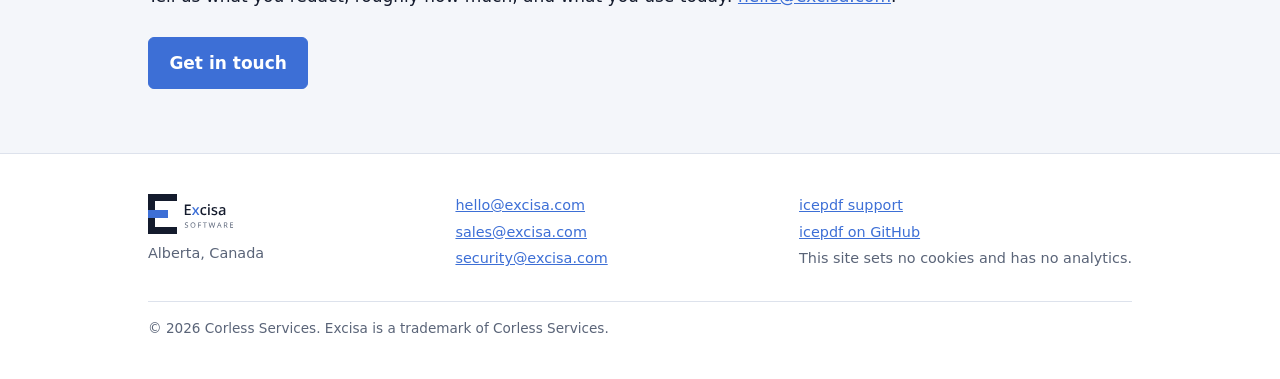
==== commit c94c8a63: "One vertical rhythm for every section (intro -> content 28px, small print 20px, 64px padding); price" ====
--- a/index.html
+++ b/index.html
@@ -155,7 +155,7 @@
       <div class="stat"><b>92%</b><span>of names, in every written form</span></div>
       <div class="stat"><b>0</b><span>removed passages left in the output text</span></div>
     </div>
-    <p class="muted small">"Removed" counts what was gone from the output with every proposal accepted as is; a
+    <p class="muted small note">"Removed" counts what was gone from the output with every proposal accepted as is; a
       reviewer adds what's missed. Language model: qwen2.5:14b on one consumer GPU, about 23 s a page. Rules and names
       alone: about 60 ms a page, 78% removed.</p>
   </div>
@@ -236,7 +236,7 @@
         </ul>
       </div>
     </div>
-    <p class="muted small" style="margin-top:20px">Trial builds of the paid tiers (watermarked output) are coming soon.
+    <p class="muted small note">Trial builds of the paid tiers (watermarked output) are coming soon.
       Until then, <a href="mailto:hello@excisa.com">ask us</a> for a walkthrough.</p>
   </div>
 </section>
--- a/site.css
+++ b/site.css
@@ -79,7 +79,7 @@
 }
 
 /* pricing */
-.prices { display: grid; gap: 20px; grid-template-columns: repeat(auto-fit, minmax(14rem, 1fr)); }
+.prices { display: grid; gap: 24px; grid-template-columns: repeat(auto-fit, minmax(14rem, 1fr)); }
 .price .amount { font-size: 1.6rem; font-weight: 700; margin: .2em 0; }
 .price ul { padding-left: 1.1em; margin: .8em 0 0; }
 .price li { margin-bottom: .3em; }
@@ -161,3 +161,14 @@
 .tm { font-size: .55em; vertical-align: super; line-height: 0; margin-left: .05em; }
 footer p { margin: 0 0 .4em; }
 footer .legal { width: 100%; margin: 28px 0 0; padding-top: 16px; border-top: 1px solid var(--line); font-size: .85rem; }
+
+/* one vertical rhythm for every section: heading -> intro 19px (h2 margin), intro -> content 28px,
+   content -> small print 20px, 64px above and below every section's content */
+.wrap > .lead { margin-bottom: 0; }
+.wrap > :is(.grid, .prices, .stats, figure.video, .thumbs, .actions, figure.shot) { margin-top: 28px; margin-bottom: 0; }
+.wrap > h2 + :is(.grid, .prices, .stats, figure.video, .thumbs) { margin-top: 28px; }
+.wrap > .note { margin: 20px 0 0; }
+.wrap > p + p { margin-top: 1em; }
+main section .wrap > :last-child { margin-bottom: 0; }
+.stats { margin-left: 32px; margin-right: 32px; }
+@media (max-width: 760px) { .stats { margin-left: 0; margin-right: 0; } }
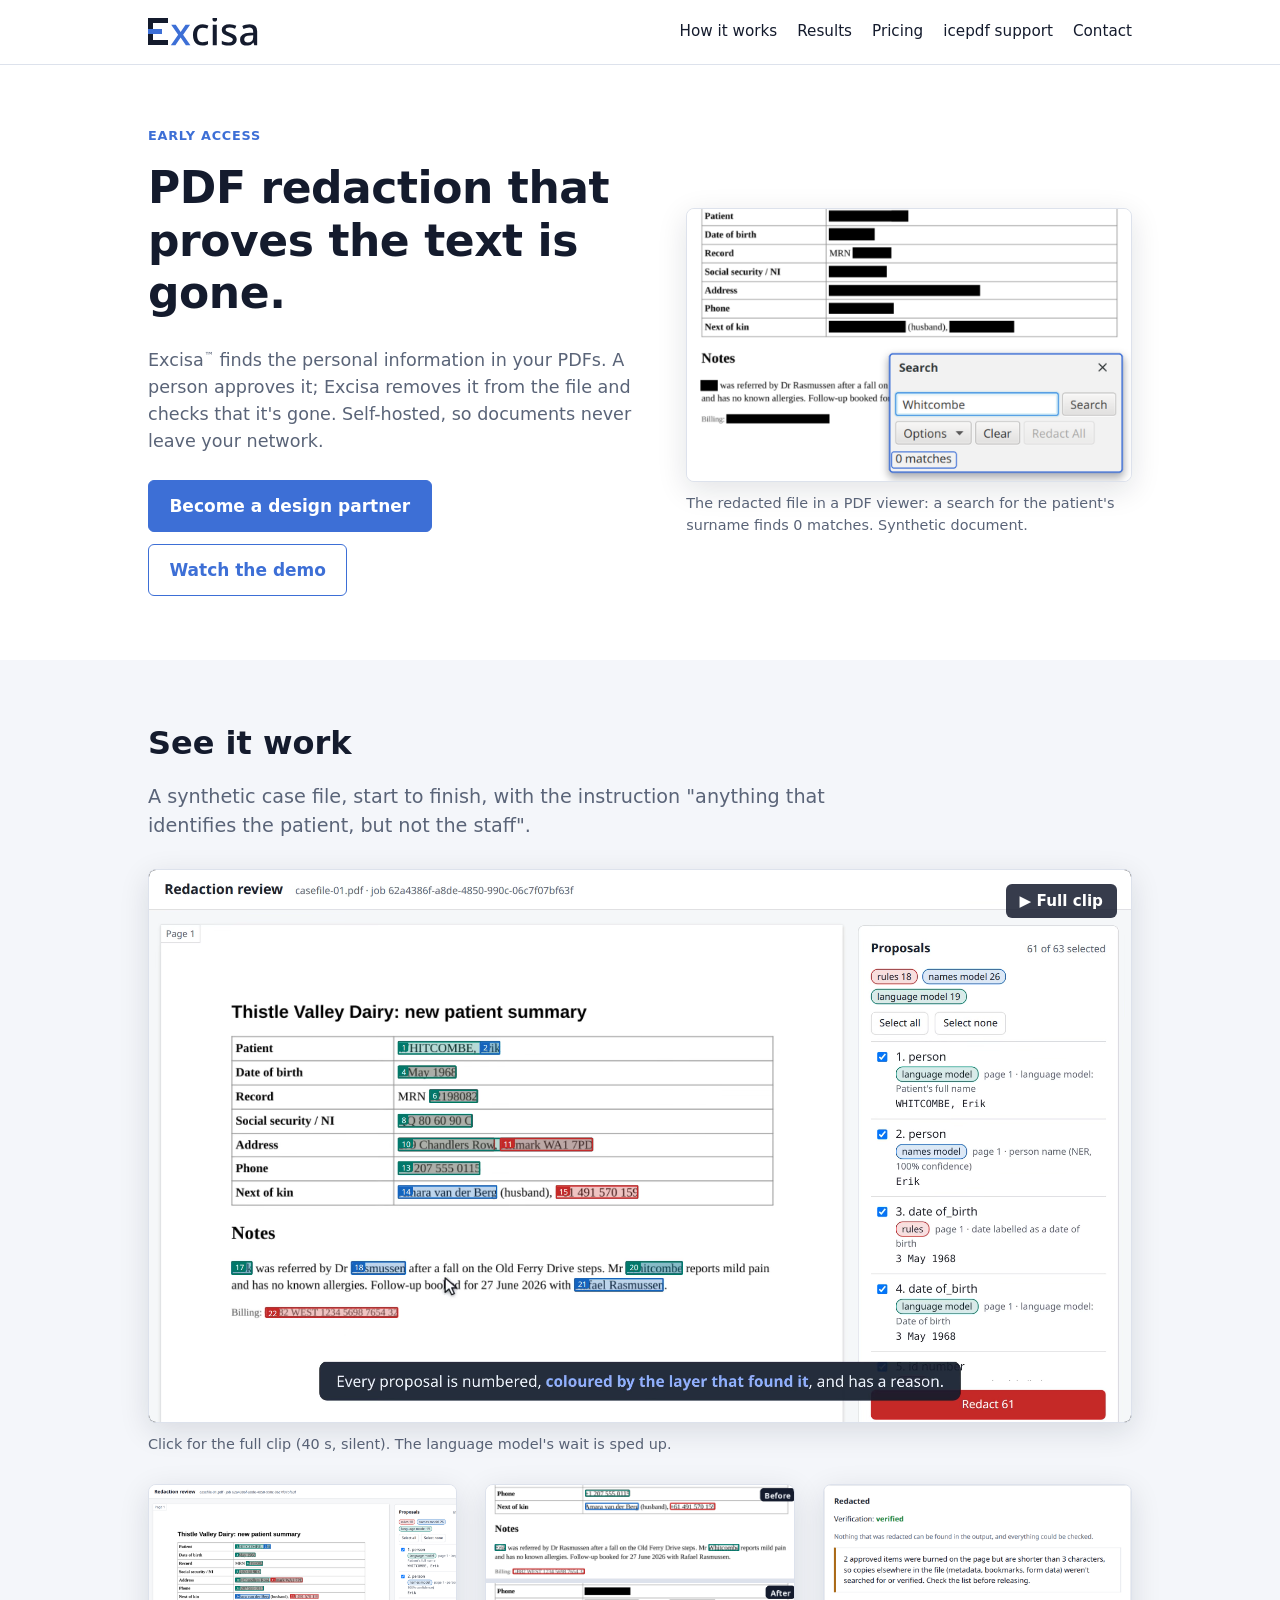
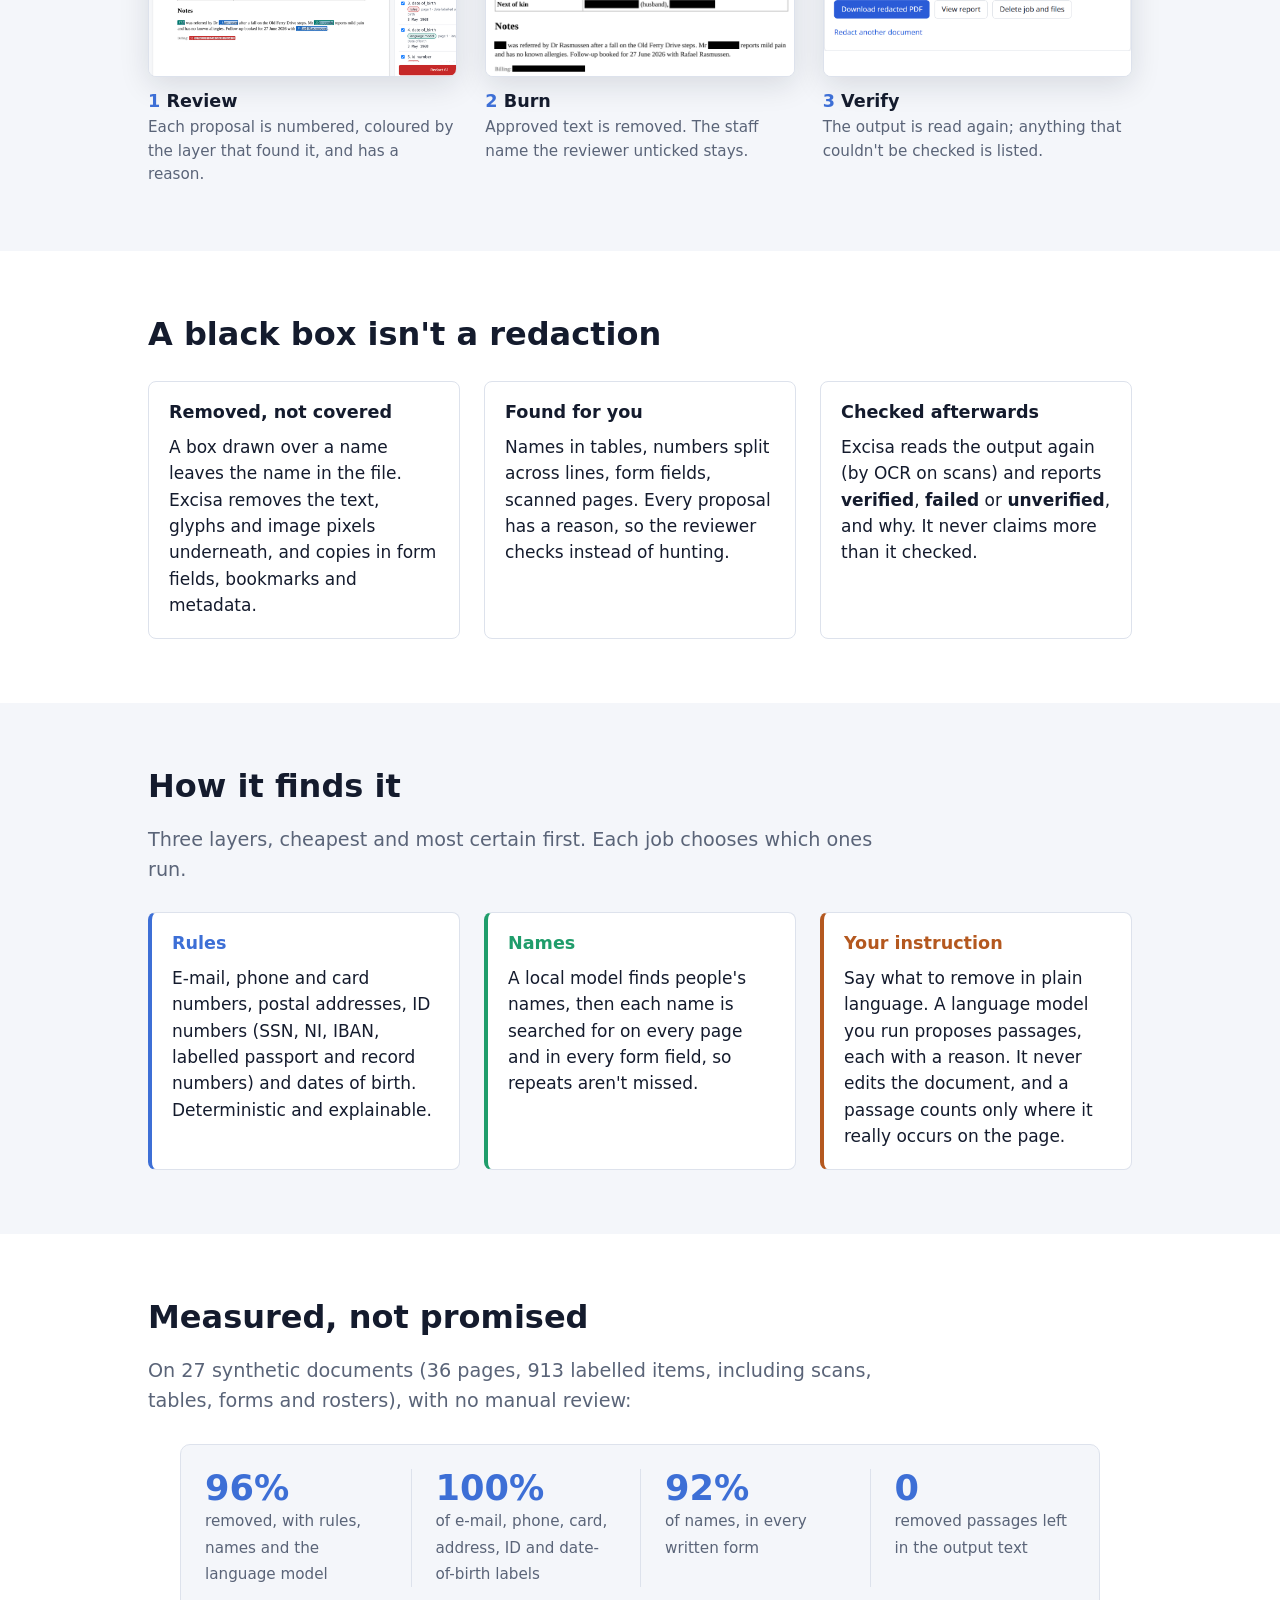
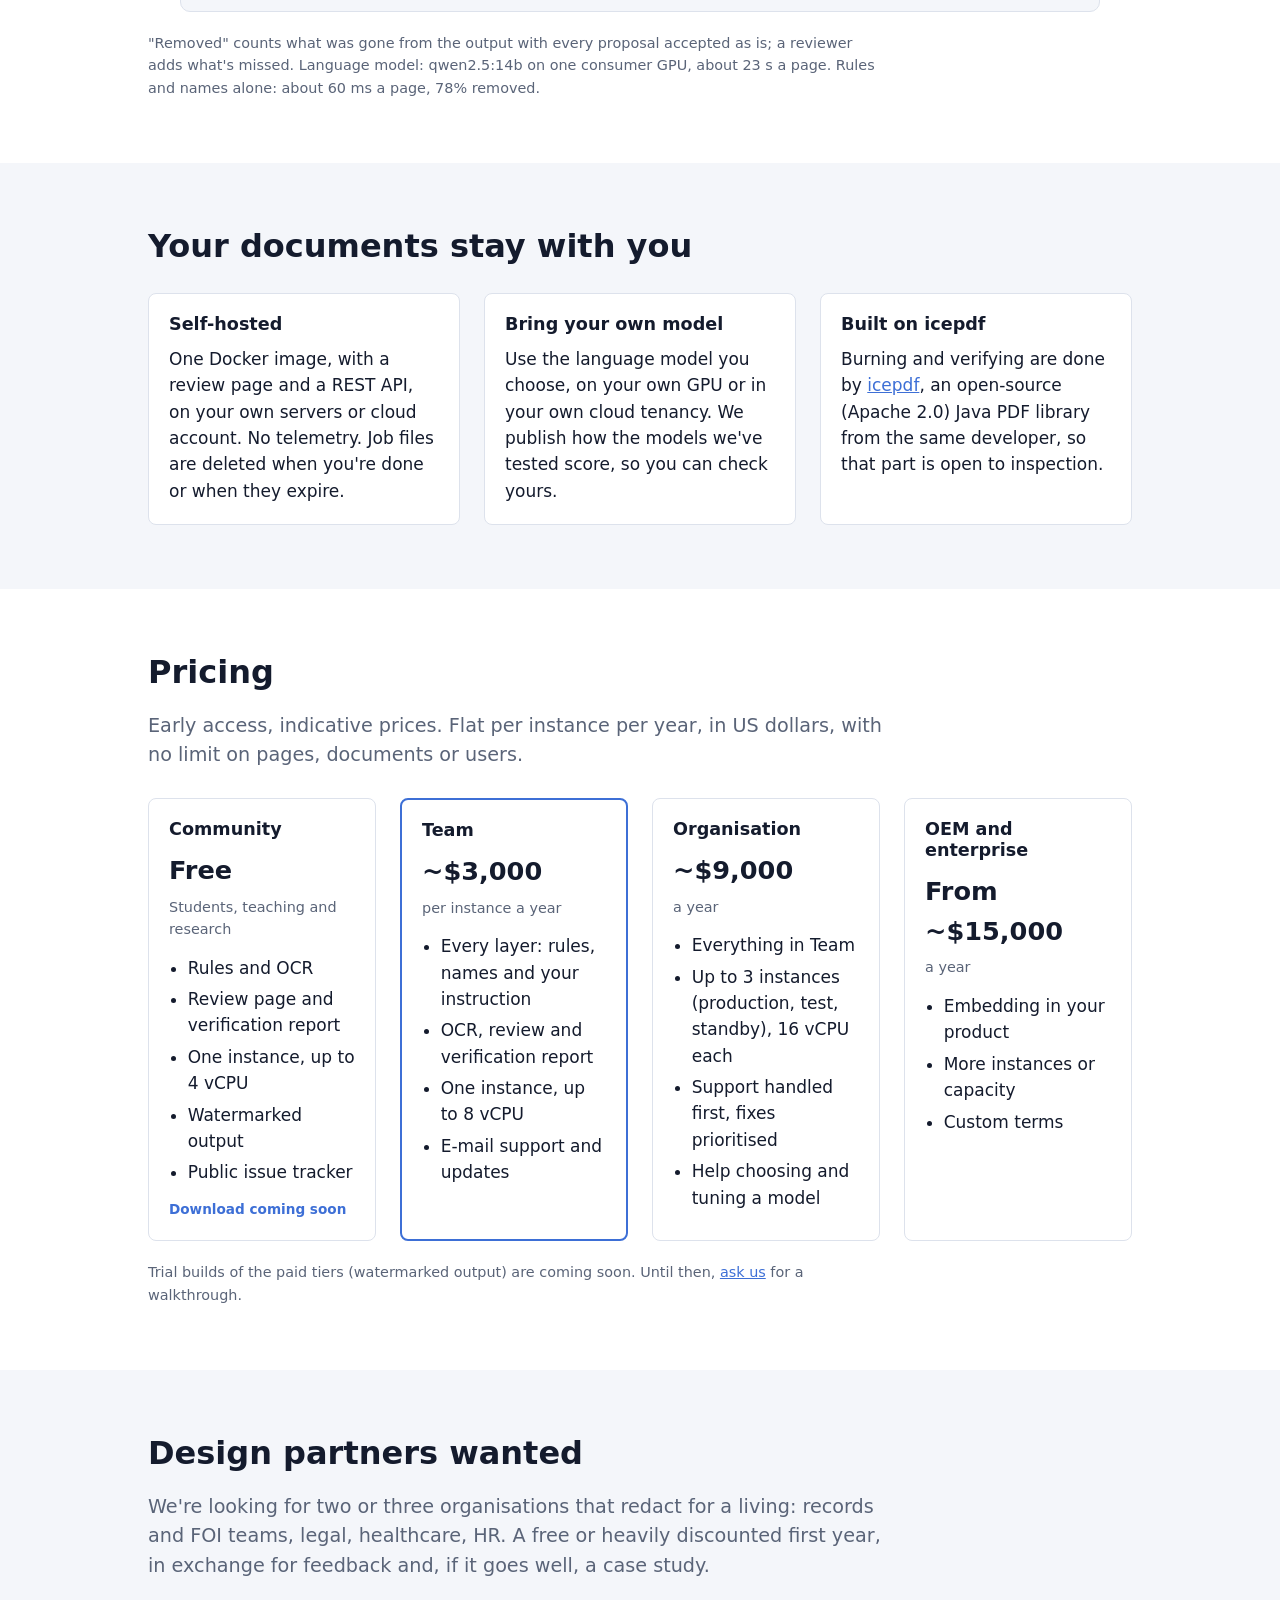
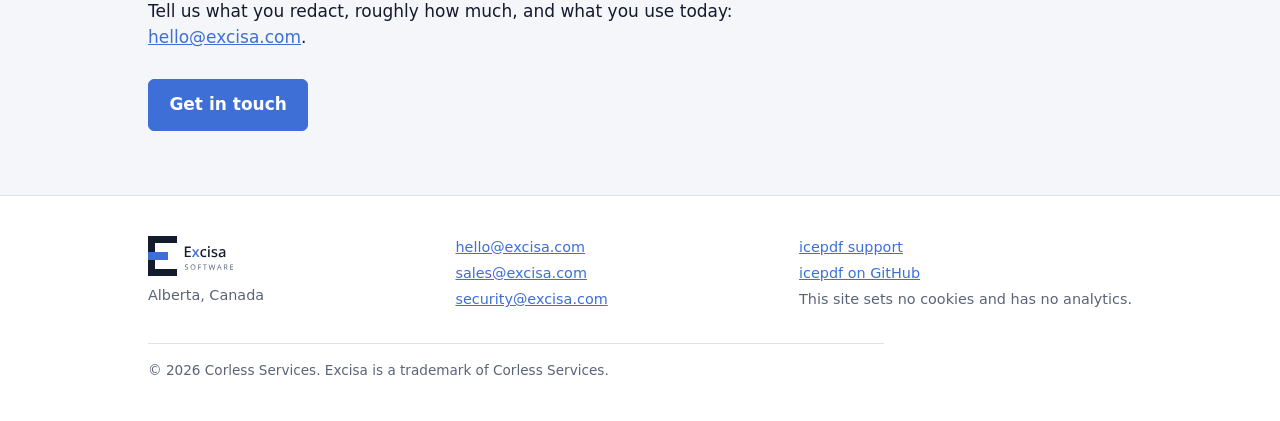
==== commit 811b437e: "Built on icepdf: link to the project site Co-Authored-By: Claude Opus 5.5 <noreply@anthropic.com>" ====
--- a/index.html
+++ b/index.html
@@ -177,7 +177,7 @@
       </div>
       <div class="card">
         <h3>Built on icepdf</h3>
-        <p>Burning and verifying are done by <a href="https://github.com/pcorless/icepdf">icepdf</a>, an open-source
+        <p>Burning and verifying are done by <a href="https://pcorless.github.io/icepdf">icepdf</a>, an open-source
           (Apache 2.0) Java PDF library from the same developer, so that part is open to inspection.</p>
       </div>
     </div>
--- a/site.css
+++ b/site.css
@@ -37,7 +37,7 @@
 h2 { font-size: clamp(1.5rem, 3vw, 2rem); font-weight: 650; }
 h3 { font-size: 1.1rem; font-weight: 650; }
 p { margin: 0 0 1em; }
-.lead { font-size: 1.2rem; color: var(--muted); max-width: 42rem; }
+.lead { font-size: 1.2rem; color: var(--muted); }
 .muted { color: var(--muted); }
 .small { font-size: .9rem; }
 .tag {
@@ -64,7 +64,6 @@
 
 
 /* numbers */
-#results .lead { max-width: none; }
 .stats {
   display: grid; grid-template-columns: repeat(4, minmax(0, 1fr)); margin: 2rem 32px; padding: 24px 0;
   background: var(--bg-alt); border: 1px solid var(--line); border-radius: 10px;
@@ -172,3 +171,13 @@
 main section .wrap > :last-child { margin-bottom: 0; }
 .stats { margin-left: 32px; margin-right: 32px; }
 @media (max-width: 760px) { .stats { margin-left: 0; margin-right: 0; } }
+/* one line length for every paragraph that sits directly in a section (intro, body, small print) */
+.wrap > p { max-width: 46rem; }
+
+/* icepdf support hero: the viewer screenshot with the icepdf cube on its corner, as on the icepdf site */
+.hero-visual { position: relative; }
+.hero-cube { position: absolute; right: -36px; bottom: -40px; z-index: 1; width: 120px; height: auto;
+  filter: drop-shadow(0 10px 18px rgba(20, 18, 90, .35)); }
+.for-dark { display: none !important; }
+@media (prefers-color-scheme: dark) { .for-light { display: none !important; } .for-dark { display: block !important; } }
+@media (max-width: 860px) { .hero-cube { right: -6px; bottom: -30px; width: 88px; } }
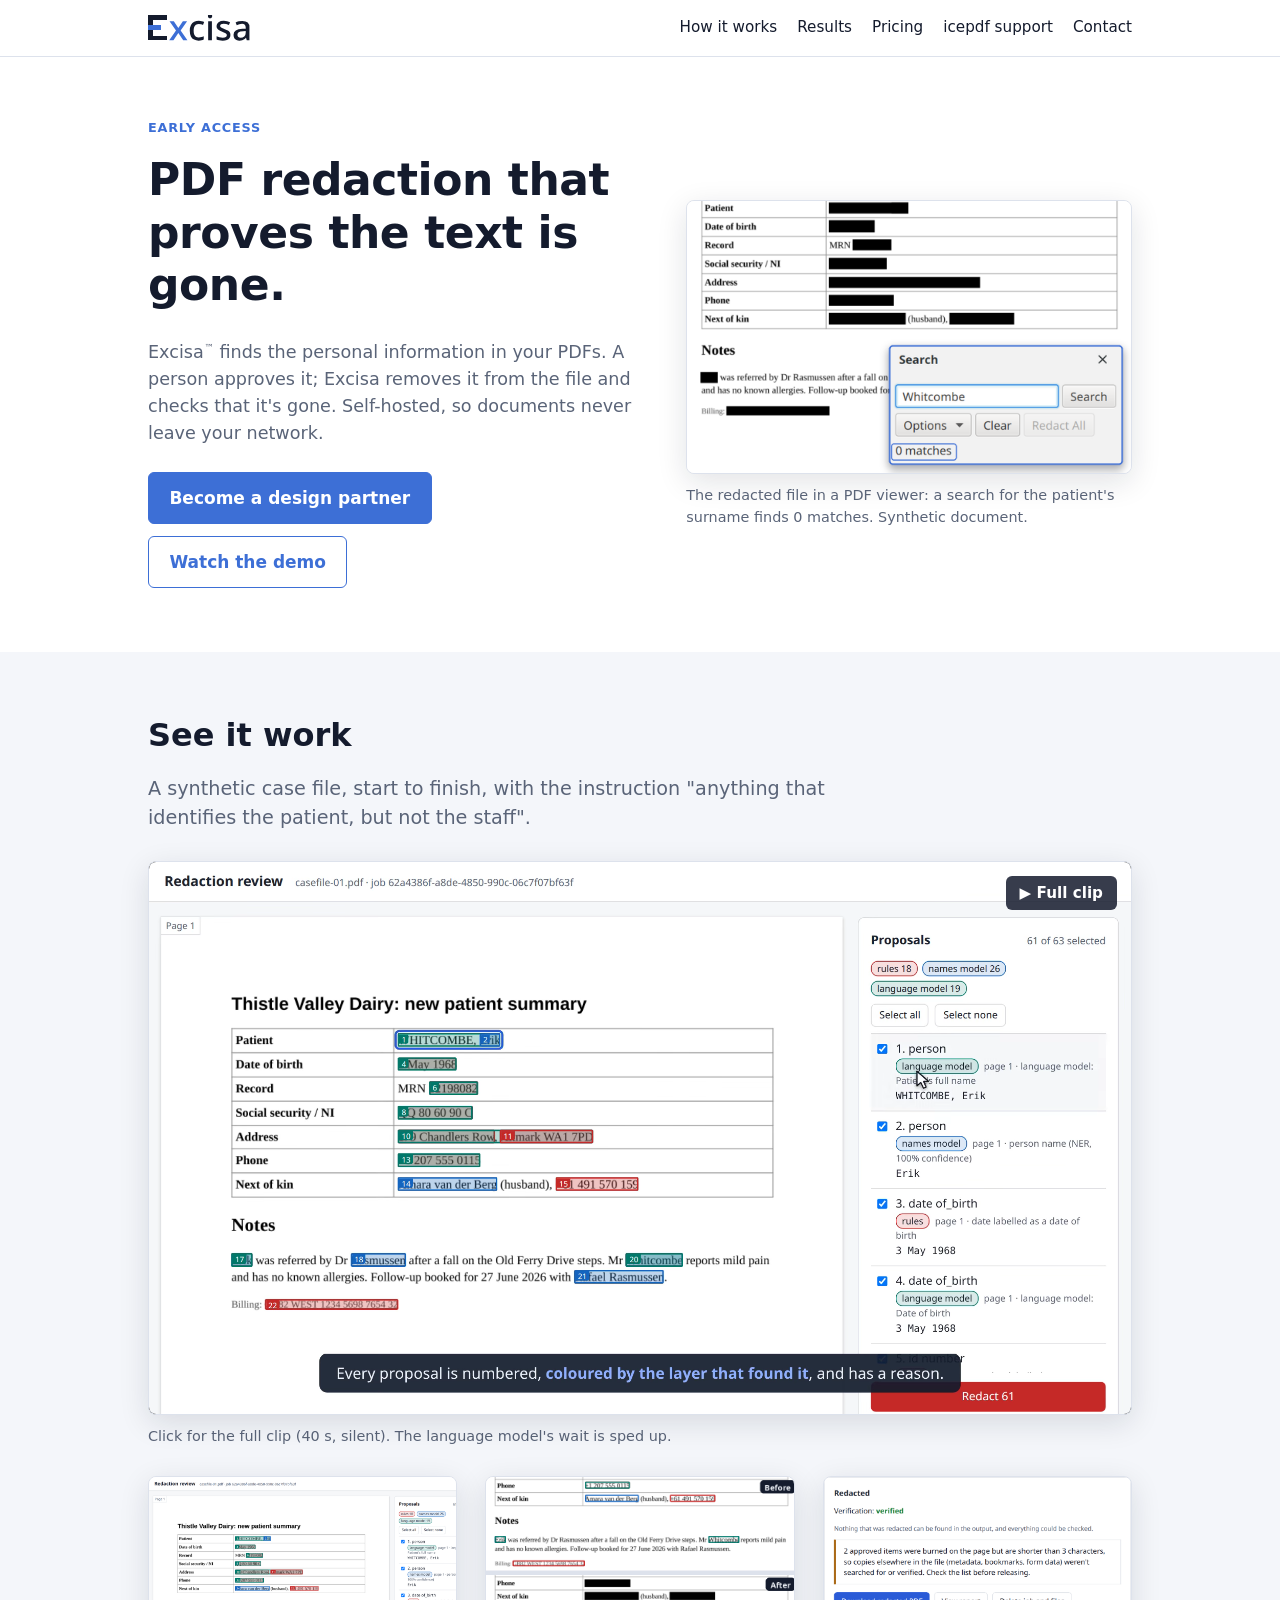
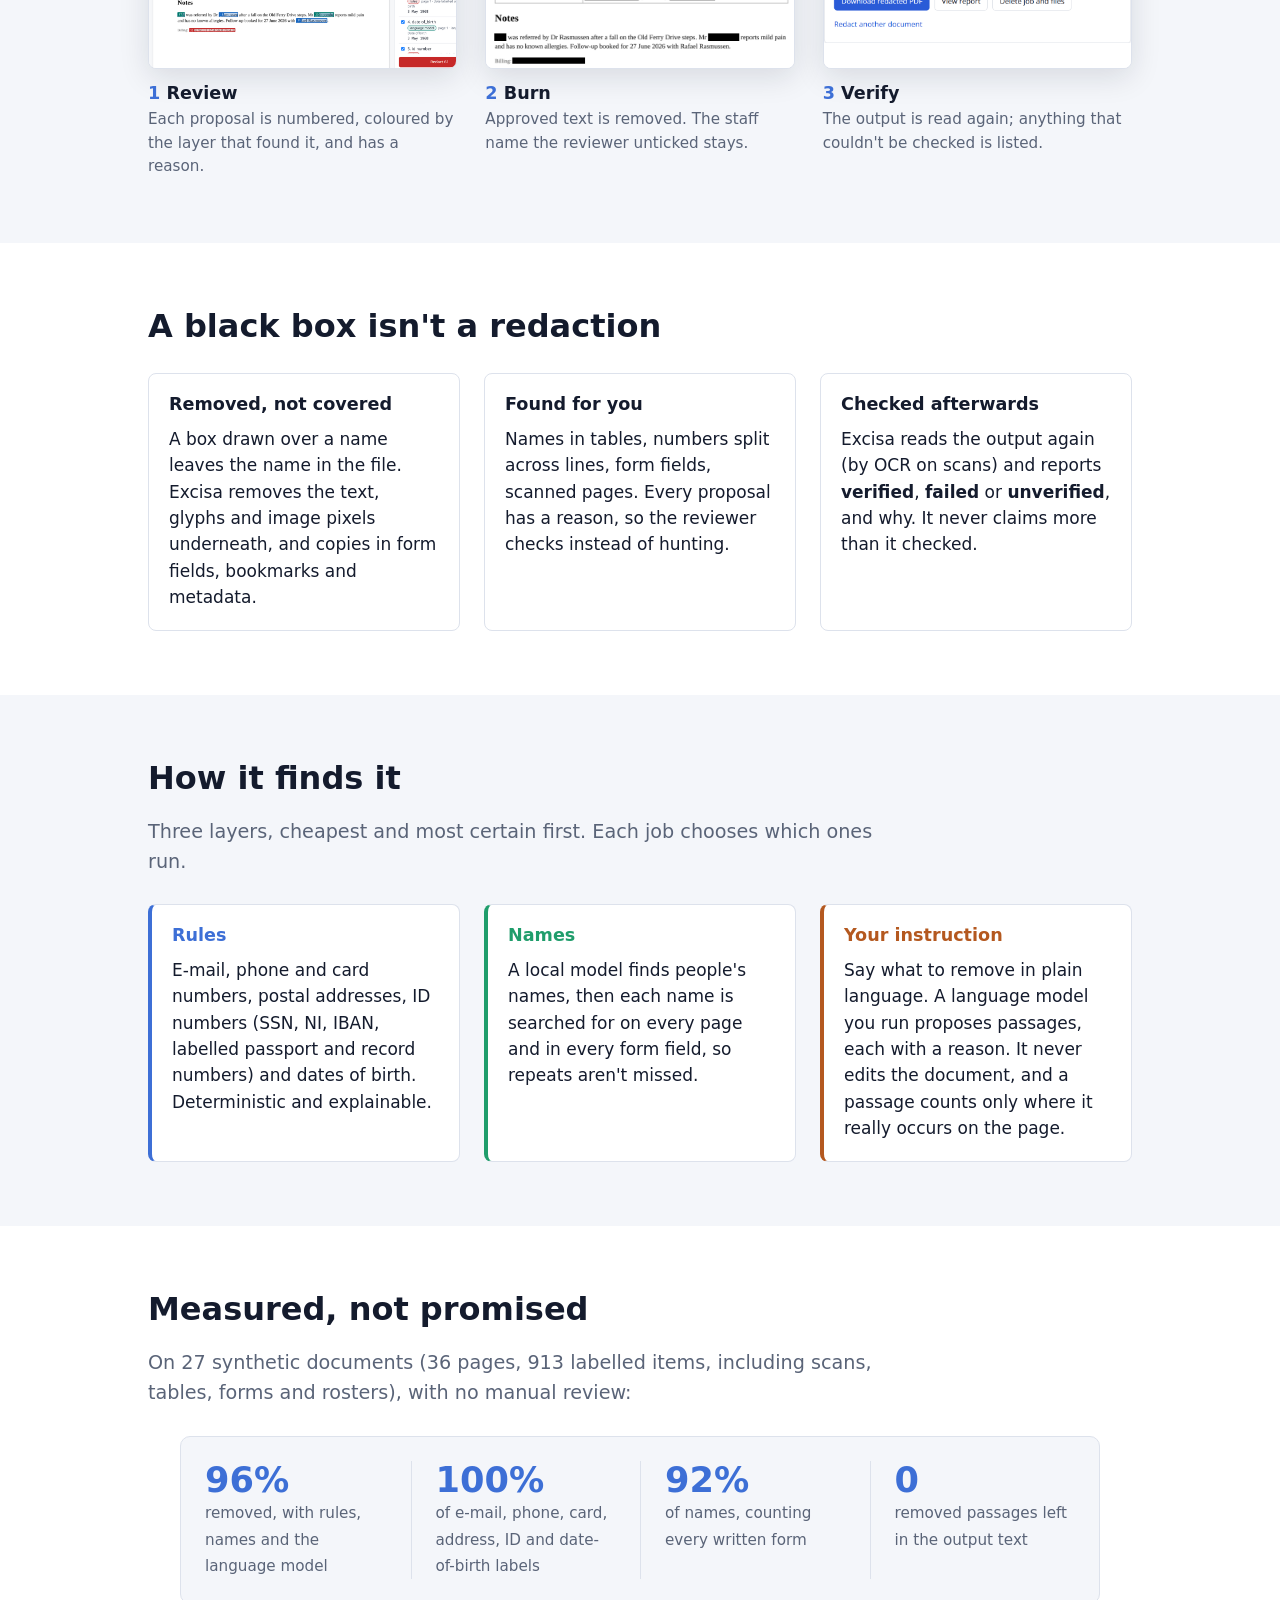
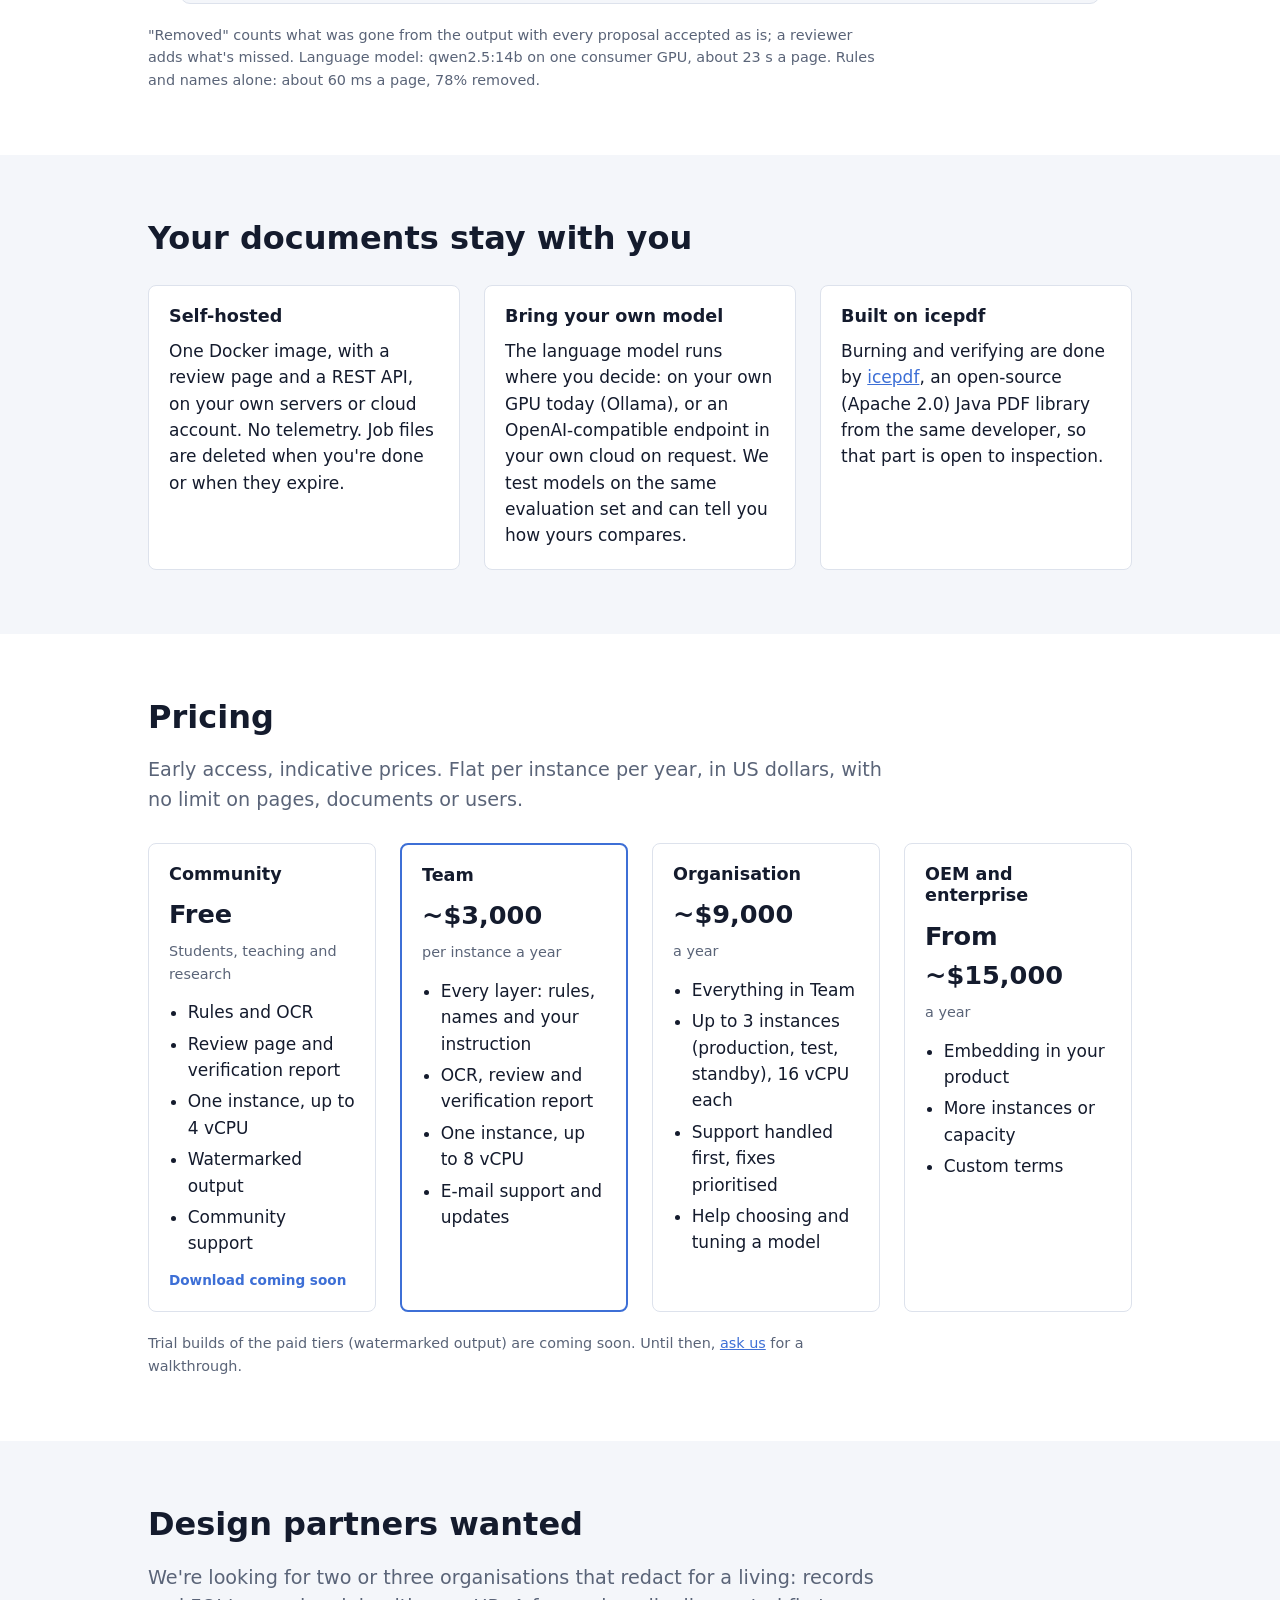
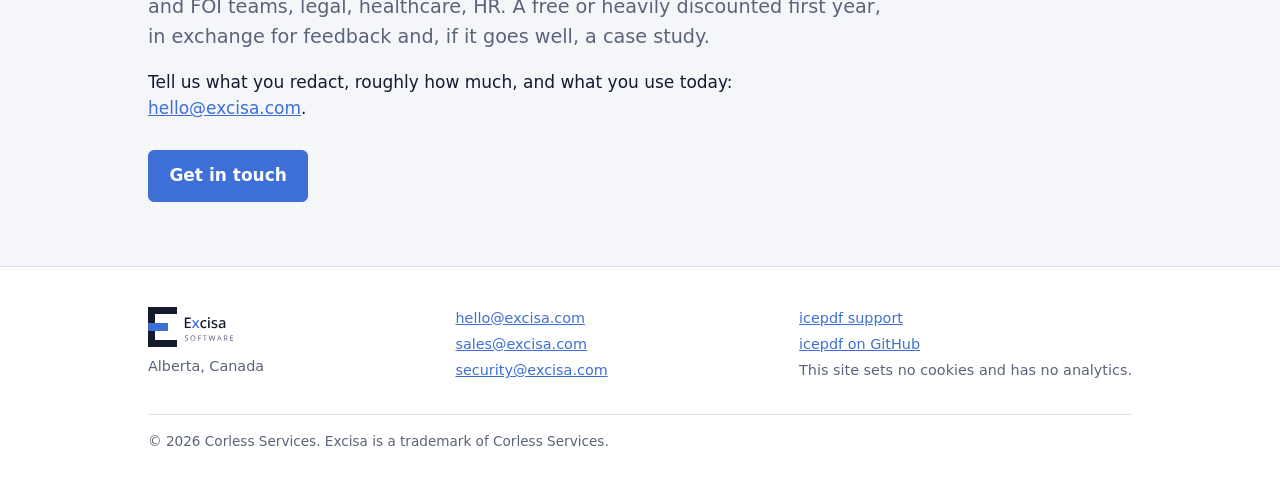
==== commit 2e873da3: "Release prep: wording that matches what exists (model hosting, Community support, names metric); lin" ====
--- a/index.html
+++ b/index.html
@@ -9,6 +9,17 @@
 <link rel="icon" href="/favicon.svg" type="image/svg+xml">
 <link rel="apple-touch-icon" href="/apple-touch-icon.png">
 <meta name="theme-color" content="#141b2d">
+<link rel="canonical" href="https://excisa.com/">
+<meta property="og:type" content="website">
+<meta property="og:site_name" content="Excisa">
+<meta property="og:url" content="https://excisa.com/">
+<meta property="og:title" content="Excisa: self-hosted PDF redaction that proves the text is gone">
+<meta property="og:description" content="Excisa finds personal information in PDFs, lets a person approve it, removes it for good and checks that it's gone. Self-hosted: documents never leave your network.">
+<meta property="og:image" content="https://excisa.com/img/social-card.png">
+<meta property="og:image:width" content="1200">
+<meta property="og:image:height" content="630">
+<meta property="og:image:alt" content="Excisa: PDF redaction that proves the text is gone. A redacted page and a search finding 0 matches.">
+<meta name="twitter:card" content="summary_large_image">
 <link rel="stylesheet" href="/site.css">
 </head>
 <body>
@@ -152,7 +163,7 @@
     <div class="stats">
       <div class="stat"><b>96%</b><span>removed, with rules, names and the language model</span></div>
       <div class="stat"><b>100%</b><span>of e-mail, phone, card, address, ID and date-of-birth labels</span></div>
-      <div class="stat"><b>92%</b><span>of names, in every written form</span></div>
+      <div class="stat"><b>92%</b><span>of names, counting every written form</span></div>
       <div class="stat"><b>0</b><span>removed passages left in the output text</span></div>
     </div>
     <p class="muted small note">"Removed" counts what was gone from the output with every proposal accepted as is; a
@@ -172,8 +183,9 @@
       </div>
       <div class="card">
         <h3>Bring your own model</h3>
-        <p>Use the language model you choose, on your own GPU or in your own cloud tenancy. We publish how the models
-          we've tested score, so you can check yours.</p>
+        <p>The language model runs where you decide: on your own GPU today (Ollama), or an OpenAI-compatible endpoint
+          in your own cloud on request. We test models on the same evaluation set and can tell you how yours
+          compares.</p>
       </div>
       <div class="card">
         <h3>Built on icepdf</h3>
@@ -199,7 +211,7 @@
           <li>Review page and verification report</li>
           <li>One instance, up to 4 vCPU</li>
           <li>Watermarked output</li>
-          <li>Public issue tracker</li>
+          <li>Community support</li>
         </ul>
         <p class="soon">Download coming soon</p>
       </div>
--- a/site.css
+++ b/site.css
@@ -22,9 +22,14 @@
 .wrap { max-width: var(--max); margin: 0 auto; padding: 0 20px; }
 
 /* header */
-.top { border-bottom: 1px solid var(--line); }
-.top .wrap { display: flex; align-items: center; justify-content: space-between; gap: 16px; height: 64px; }
-.top .logo img { display: block; height: 28px; width: auto; }
+.top {
+  position: sticky; top: 0; z-index: 10; border-bottom: 1px solid var(--line);
+  background: color-mix(in srgb, var(--bg) 88%, transparent); backdrop-filter: blur(8px);
+  -webkit-backdrop-filter: blur(8px);
+}
+:root { --header: 56px; }
+.top .wrap { display: flex; align-items: center; justify-content: space-between; gap: 16px; height: var(--header); }
+.top .logo img { display: block; height: 26px; width: auto; }
 .top nav { display: flex; gap: 20px; flex-wrap: wrap; font-size: .95rem; }
 .top nav a { color: var(--fg); text-decoration: none; }
 .top nav a:hover, .top nav a[aria-current] { color: var(--accent); }
@@ -148,7 +153,7 @@
 
 /* phones: the menu gets its own row under the logo, one line, scrolling sideways if it must */
 @media (max-width: 640px) {
-  .top .wrap { height: auto; flex-wrap: wrap; padding-top: 14px; padding-bottom: 10px; gap: 10px; }
+  .top .wrap { height: auto; flex-wrap: wrap; padding-top: 12px; padding-bottom: 8px; gap: 8px; }
   .top nav .wide { display: none; }
   .top nav a[href="/icepdf-support.html"] { text-transform: capitalize; }
   .top nav a[href$="#results"] { display: none; }
@@ -181,3 +186,10 @@
 .for-dark { display: none !important; }
 @media (prefers-color-scheme: dark) { .for-light { display: none !important; } .for-dark { display: block !important; } }
 @media (max-width: 860px) { .hero-cube { right: -6px; bottom: -30px; width: 88px; } }
+
+/* jumps from the menu land below the sticky header, not under it */
+html { scroll-behavior: smooth; }
+section[id] { scroll-margin-top: calc(var(--header) + 1px); }
+@media (max-width: 640px) { section[id] { scroll-margin-top: 80px; } }
+@media (prefers-reduced-motion: reduce) { html { scroll-behavior: auto; } }
+footer .wrap > .legal { max-width: none; }
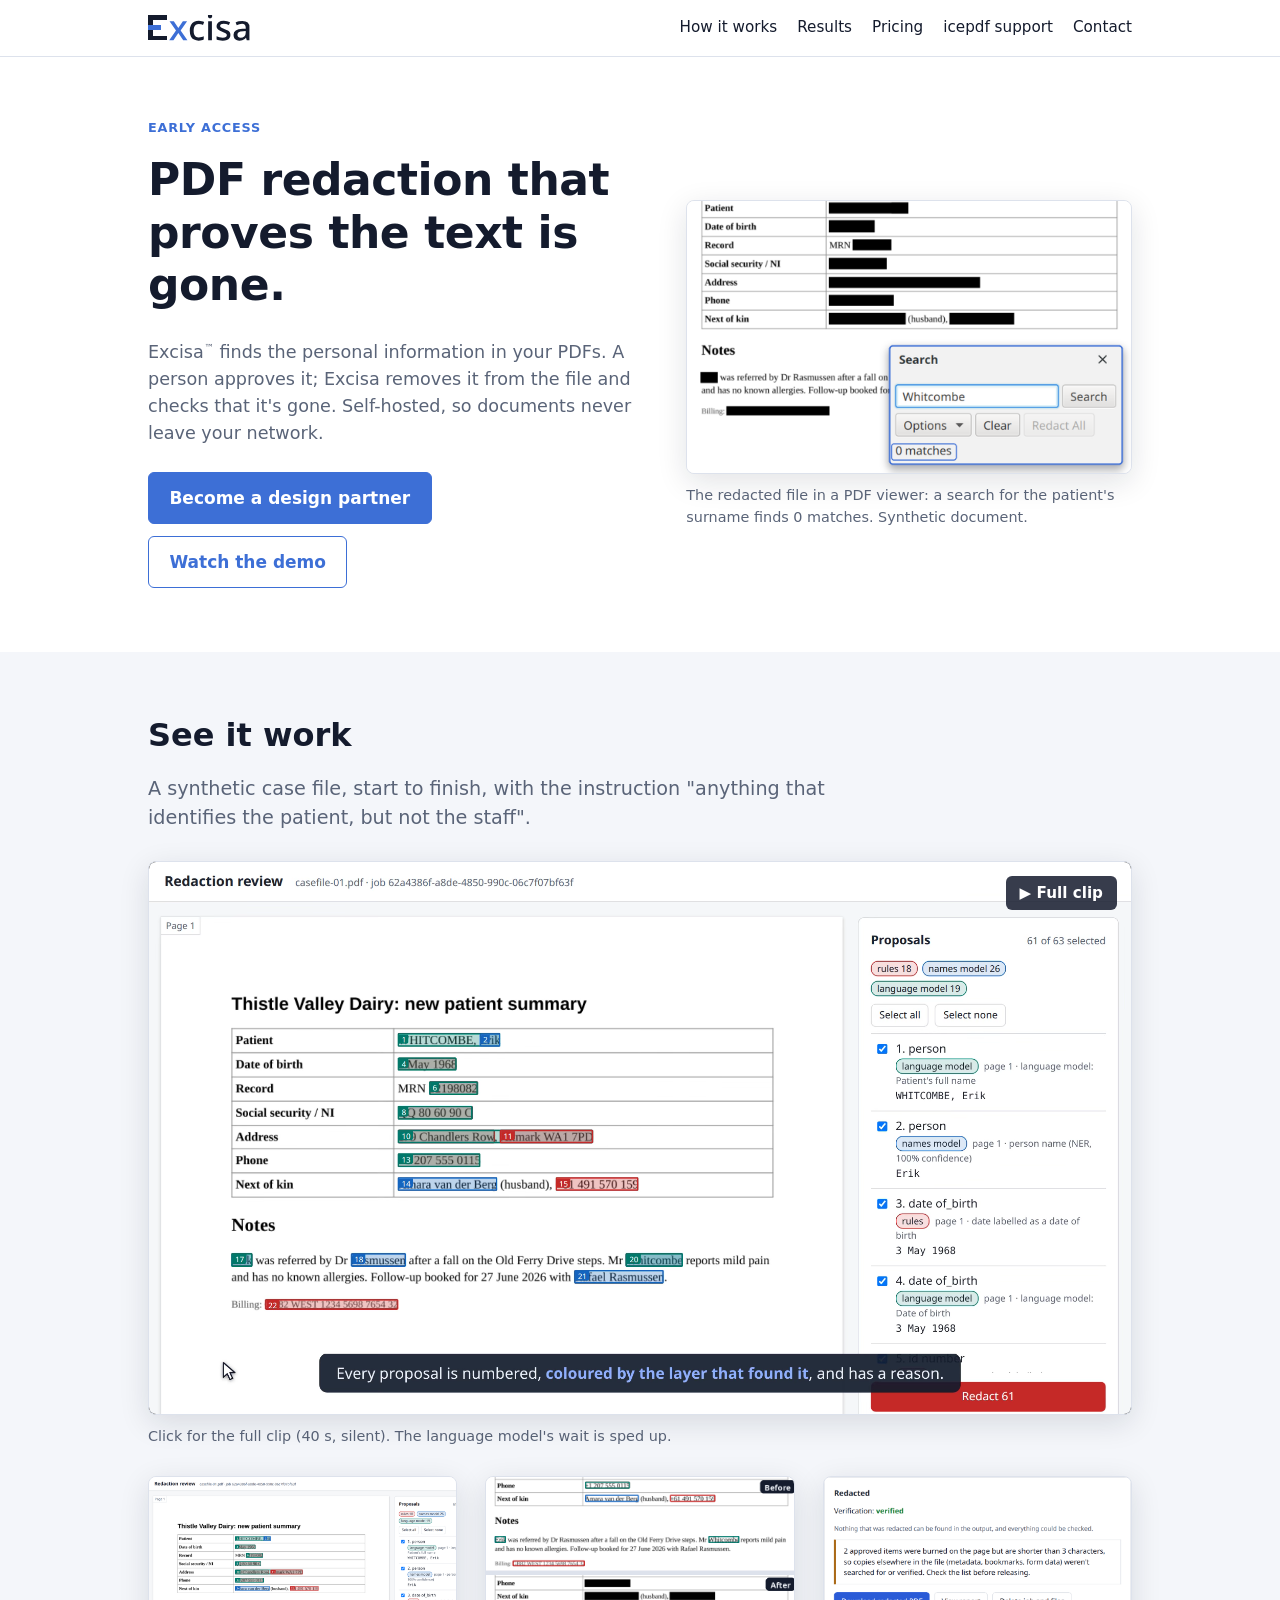
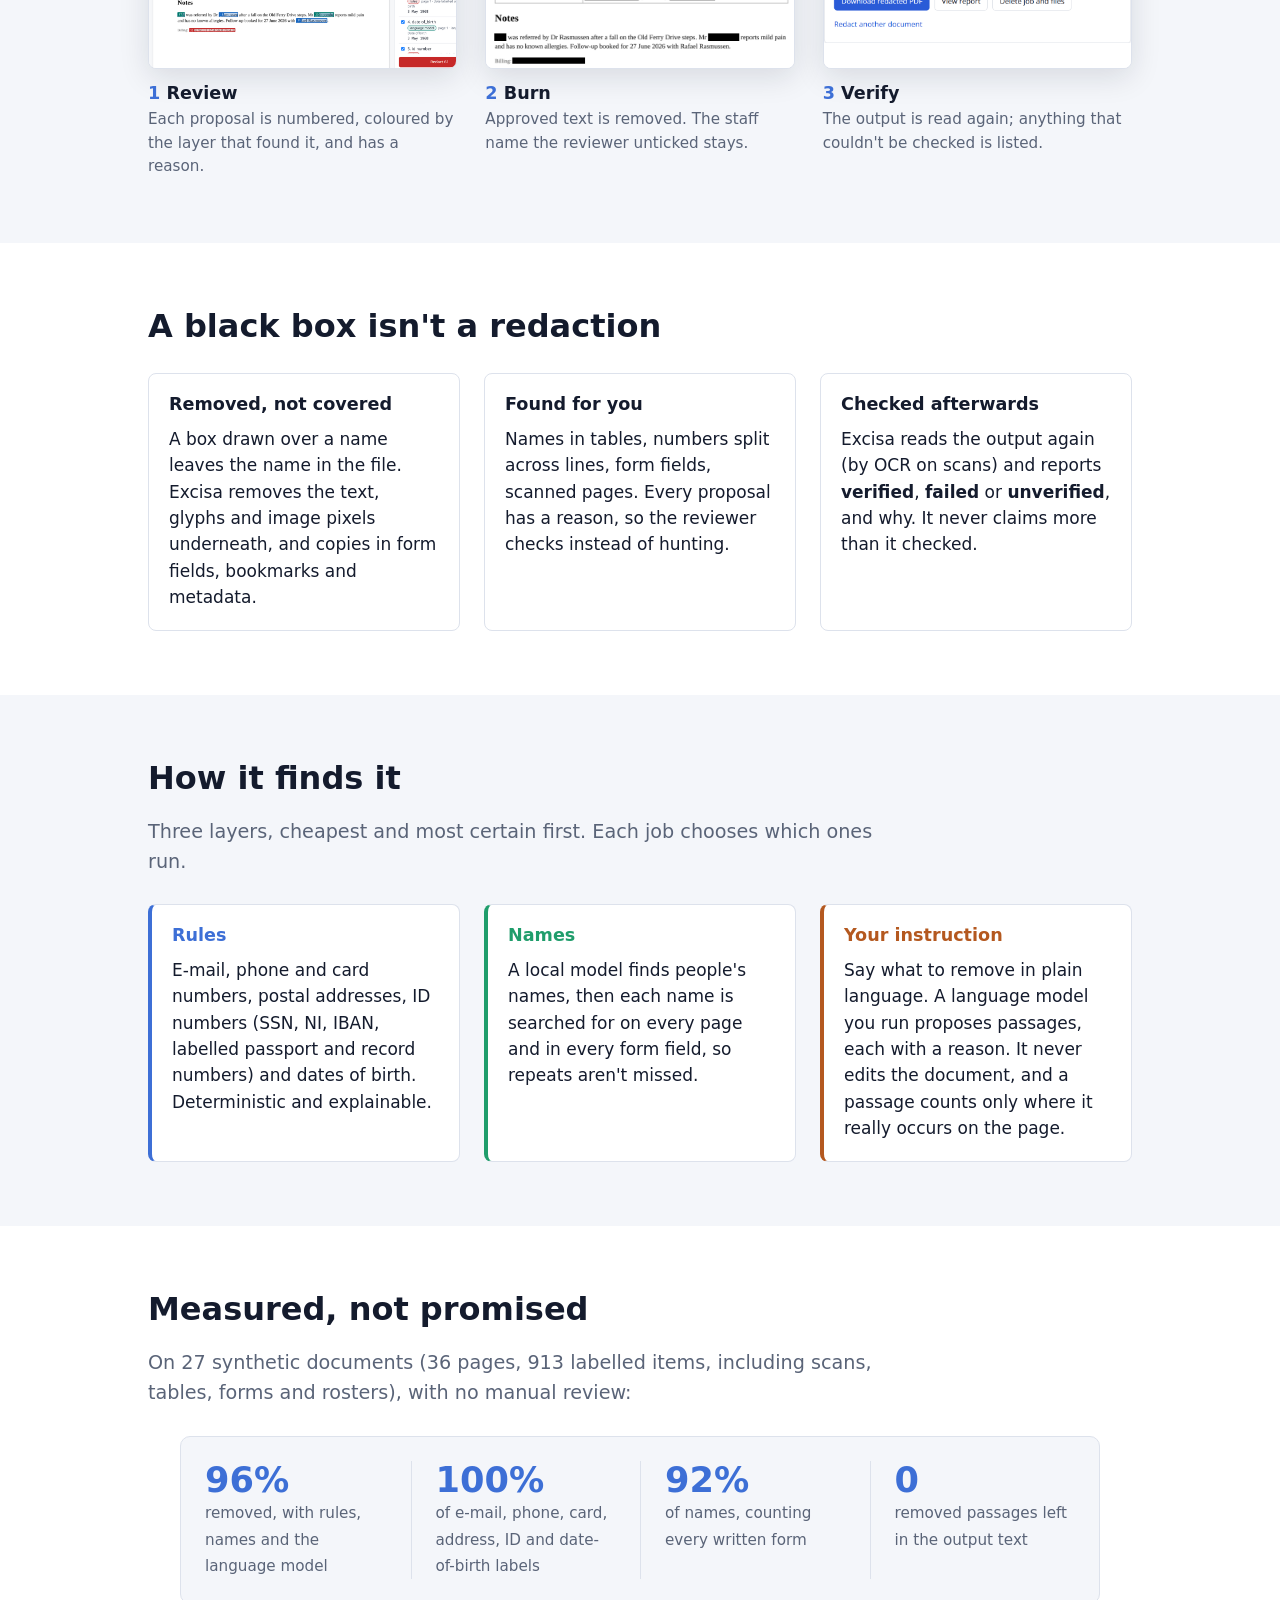
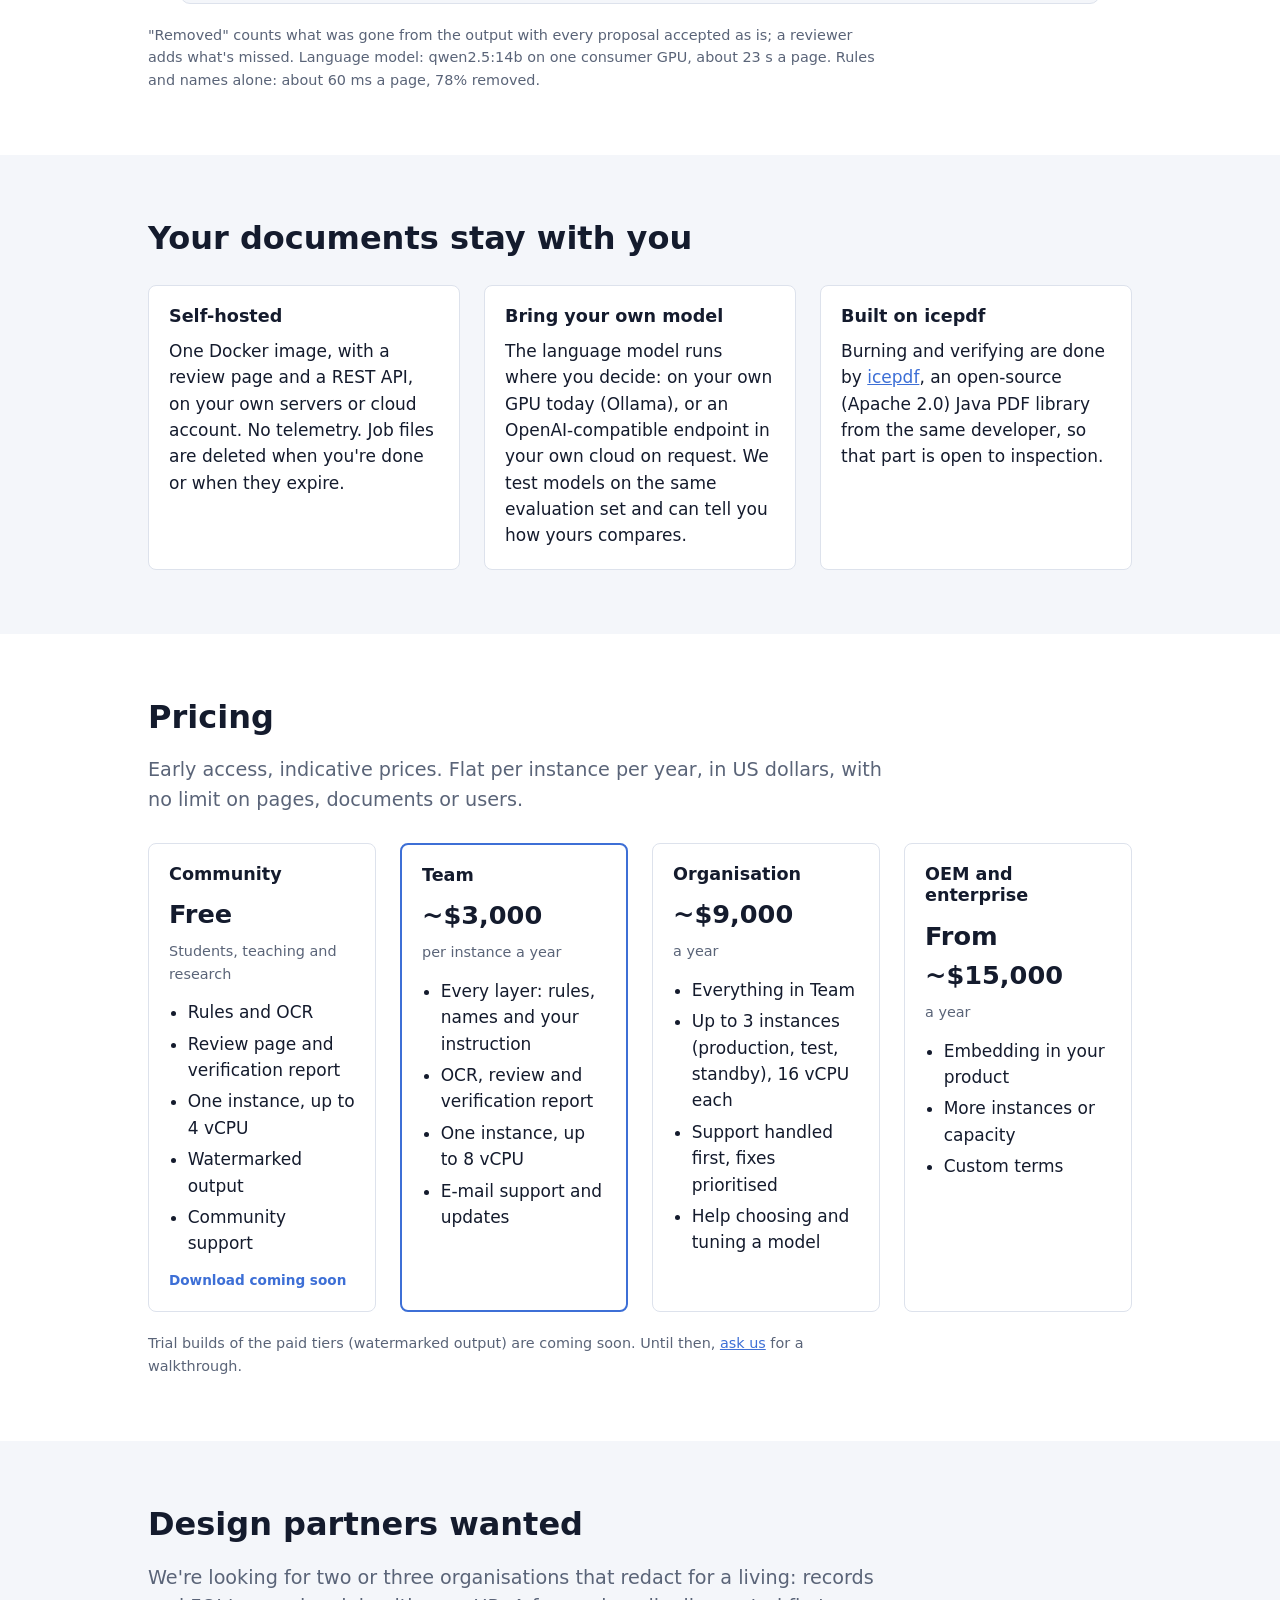
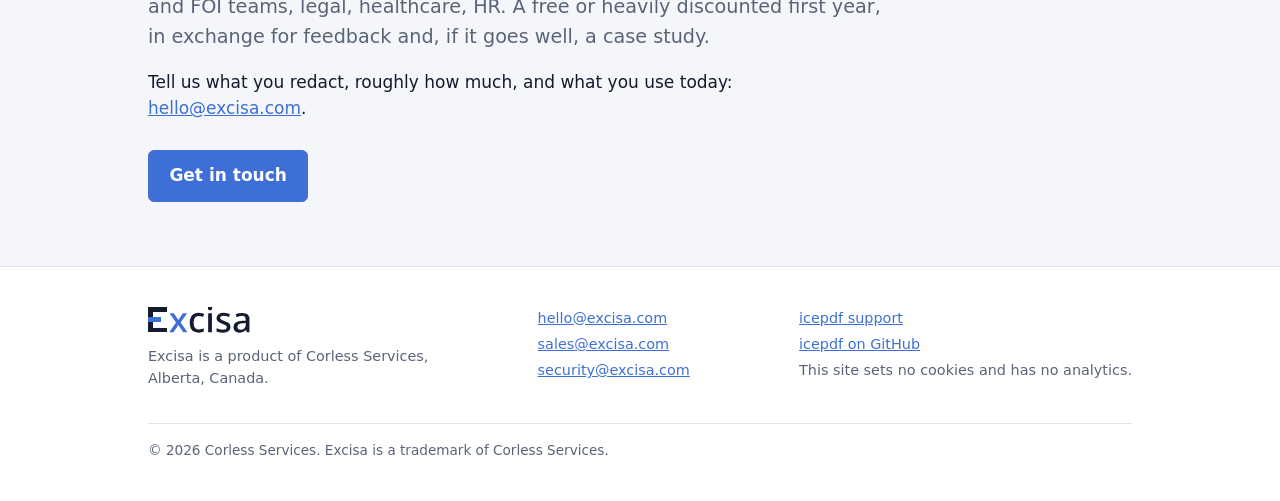
==== commit d78f6dce: "Corless Services as the business behind Excisa: footer line with the product logo, support page word" ====
--- a/index.html
+++ b/index.html
@@ -272,10 +272,10 @@
   <div class="wrap">
     <div>
       <picture>
-        <source srcset="/img/excisa-software-dark.svg" media="(prefers-color-scheme: dark)">
-        <img src="/img/excisa-software-light.svg" alt="Excisa Software">
+        <source srcset="/img/excisa-dark.svg" media="(prefers-color-scheme: dark)">
+        <img src="/img/excisa-light.svg" alt="Excisa">
       </picture>
-      <p>Alberta, Canada</p>
+      <p>Excisa is a product of Corless Services,<br>Alberta, Canada.</p>
     </div>
     <ul>
       <li><a href="mailto:hello@excisa.com">hello@excisa.com</a></li>
--- a/site.css
+++ b/site.css
@@ -97,7 +97,7 @@
 /* footer */
 footer { border-top: 1px solid var(--line); padding: 40px 0; font-size: .9rem; color: var(--muted); }
 footer .wrap { display: flex; flex-wrap: wrap; gap: 24px 48px; justify-content: space-between; align-items: flex-start; }
-footer img { display: block; height: 40px; width: auto; margin-bottom: 8px; }
+footer img { display: block; height: 26px; width: auto; margin-bottom: 12px; }
 footer ul { list-style: none; padding: 0; margin: 0; }
 footer li { margin-bottom: 4px; }
 
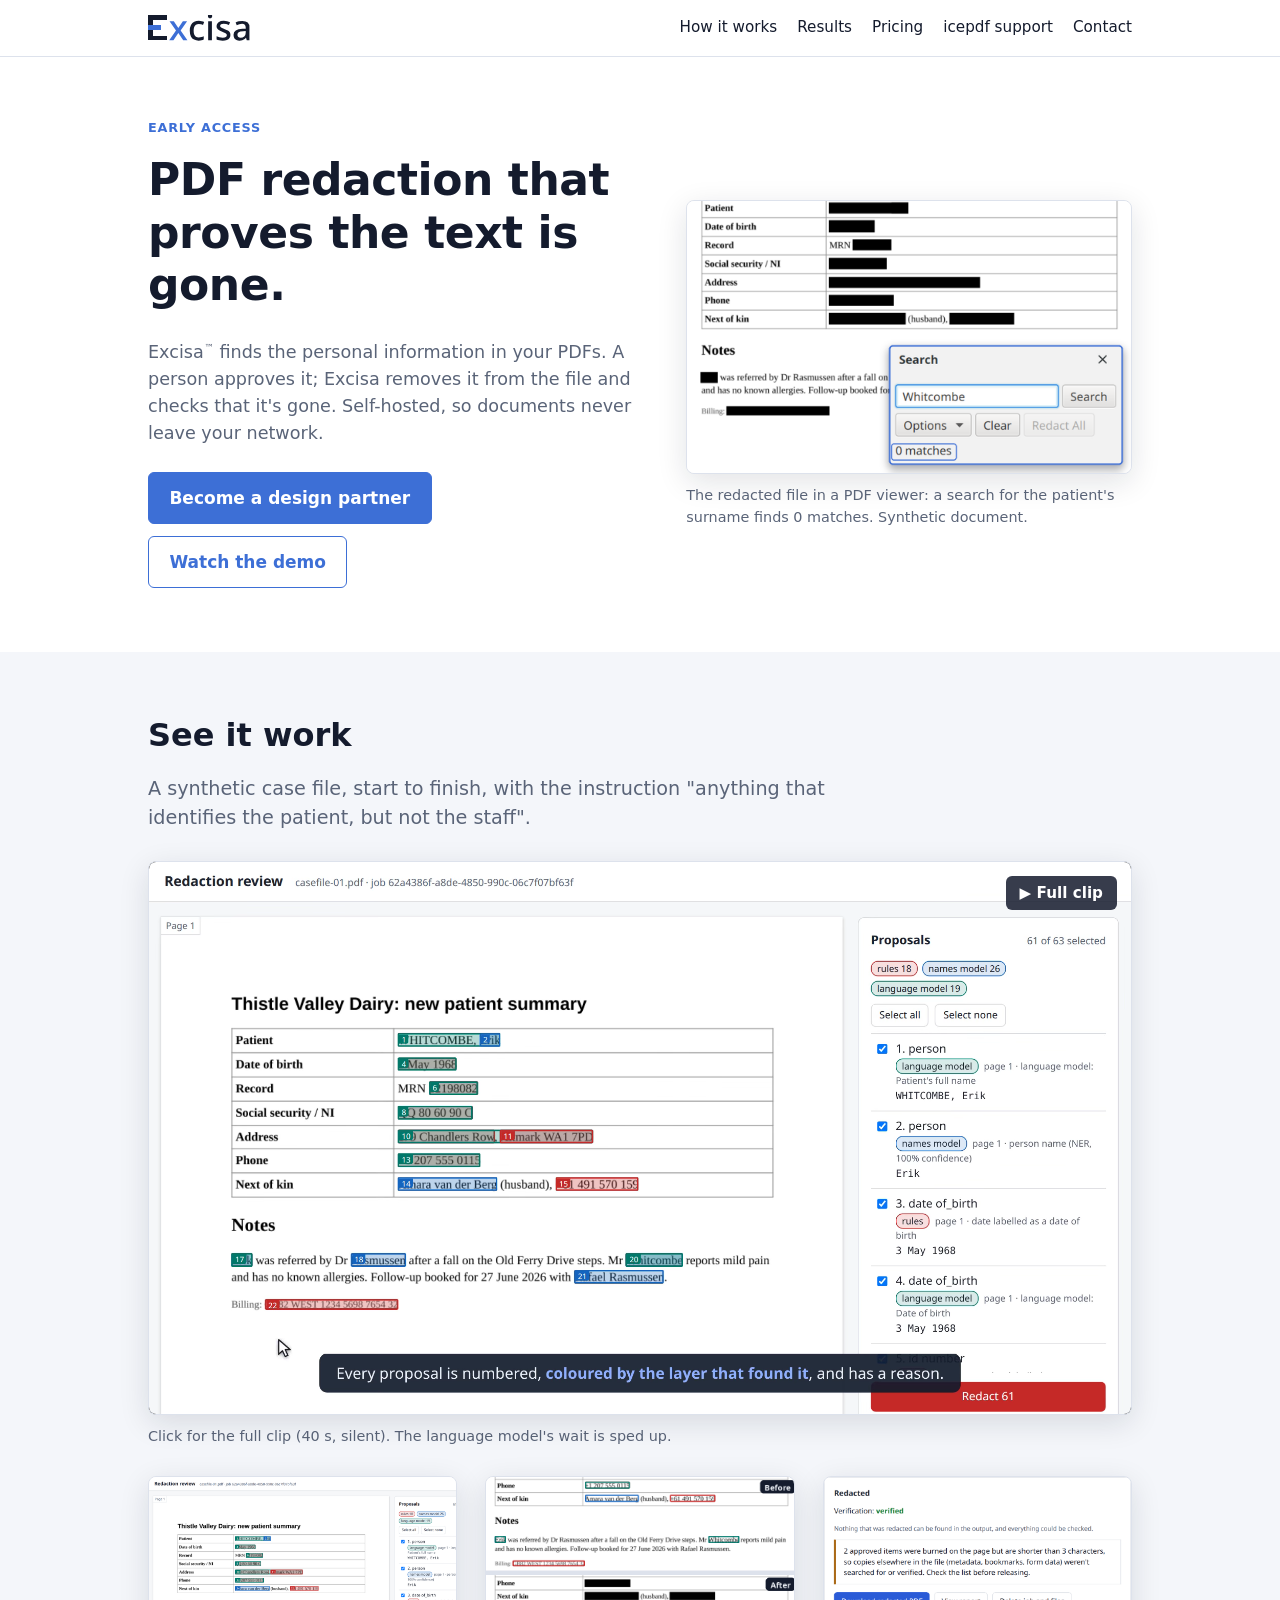
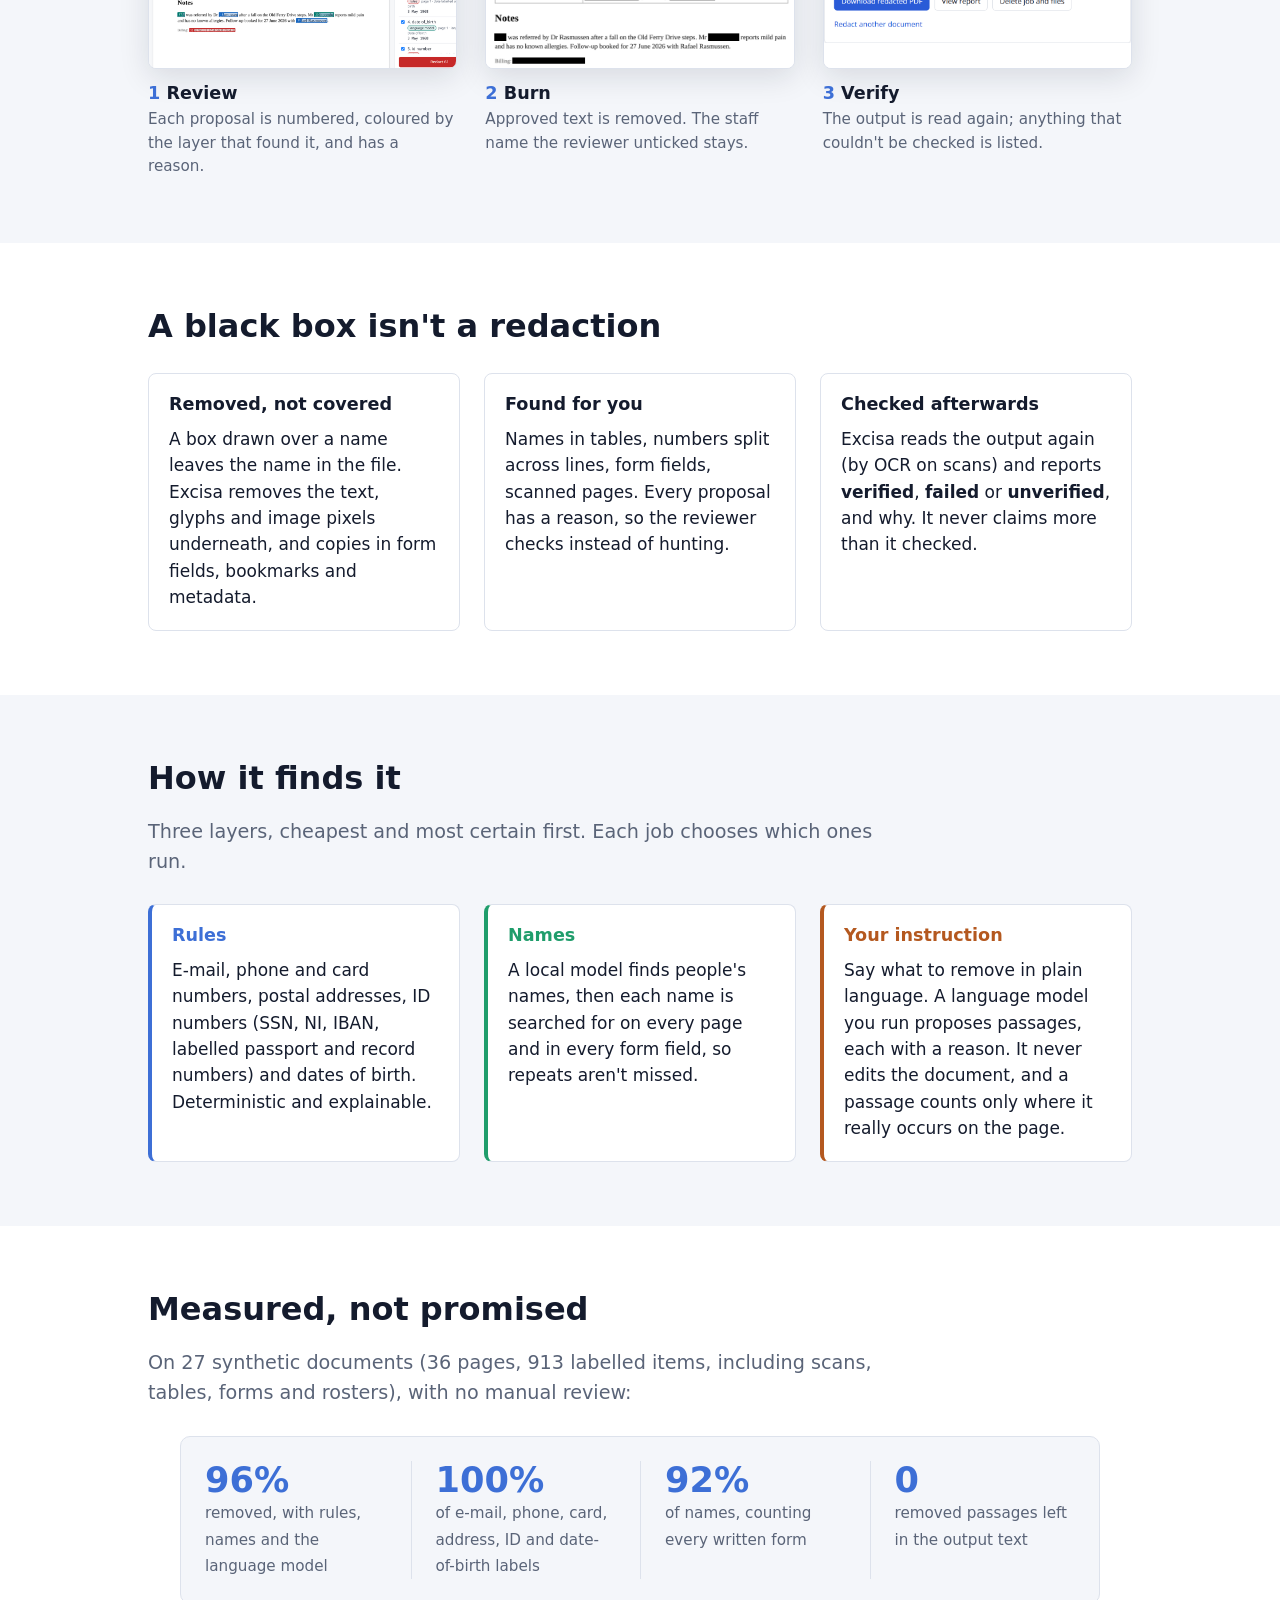
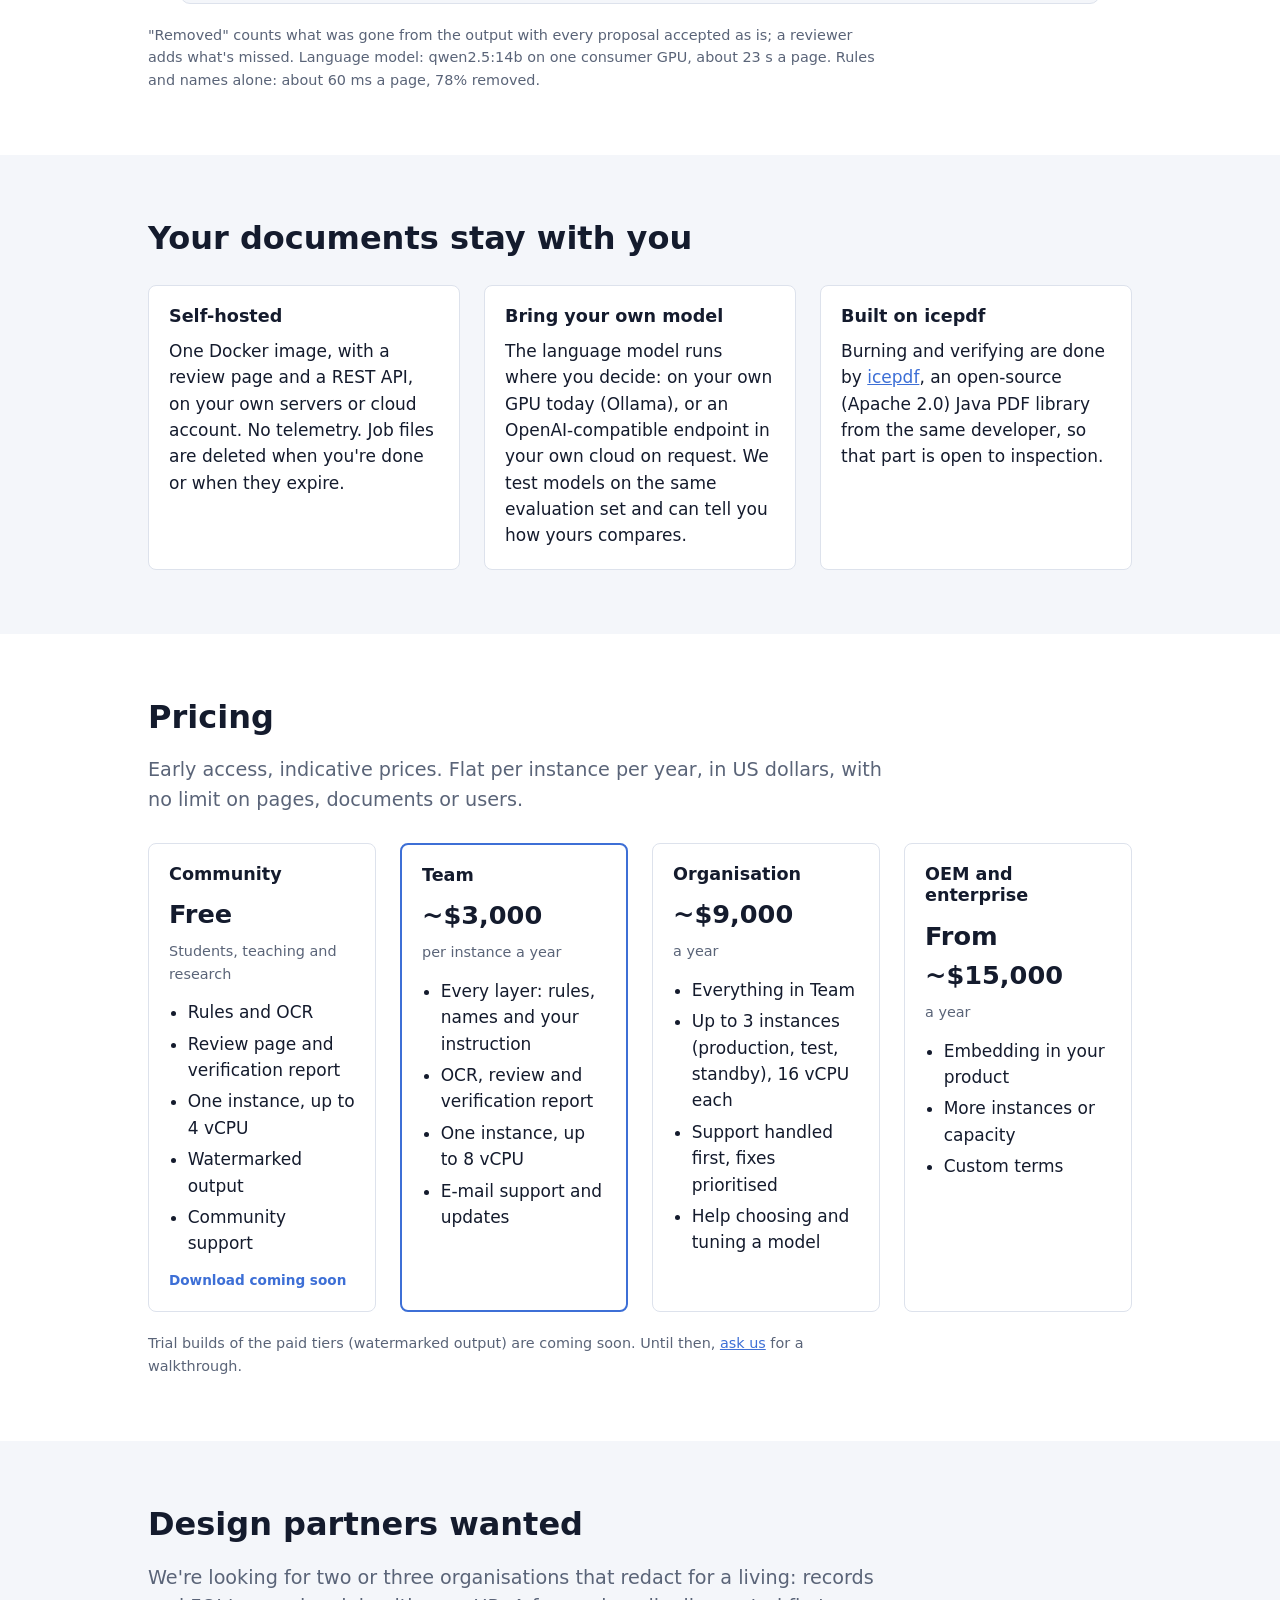
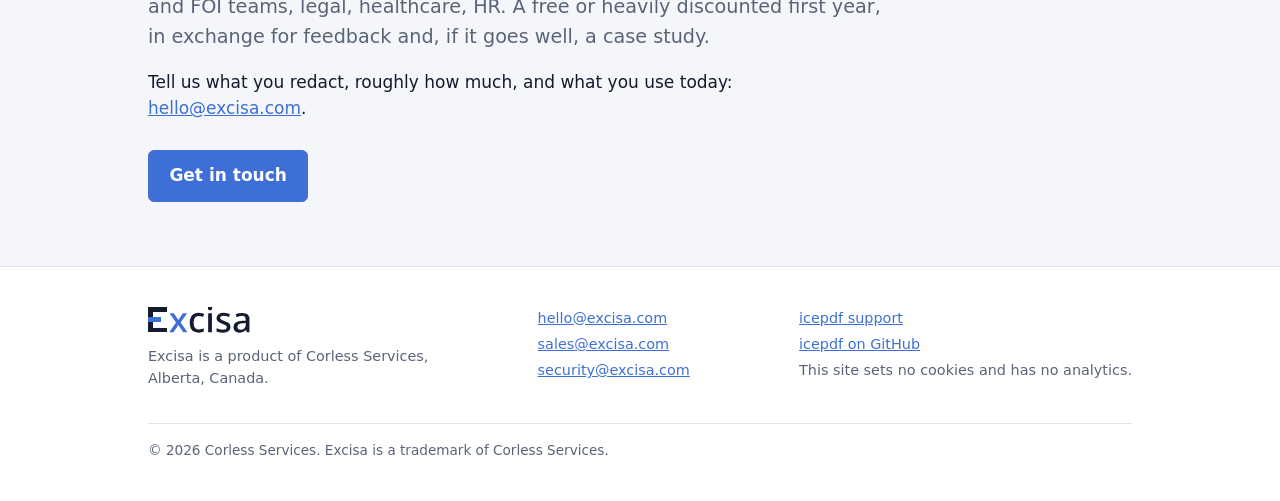
==== commit a98197da: "Structured data: Organization (Corless Services), WebSite and SoftwareApplication (Excisa); Service " ====
--- a/index.html
+++ b/index.html
@@ -20,6 +20,47 @@
 <meta property="og:image:height" content="630">
 <meta property="og:image:alt" content="Excisa: PDF redaction that proves the text is gone. A redacted page and a search finding 0 matches.">
 <meta name="twitter:card" content="summary_large_image">
+<script type="application/ld+json">
+{
+ "@context": "https://schema.org",
+ "@graph": [
+  {
+   "@type": "Organization",
+   "@id": "https://excisa.com/#org",
+   "name": "Corless Services",
+   "url": "https://excisa.com/",
+   "logo": "https://excisa.com/img/social-card.png",
+   "email": "hello@excisa.com",
+   "address": {
+    "@type": "PostalAddress",
+    "addressRegion": "AB",
+    "addressCountry": "CA"
+   }
+  },
+  {
+   "@type": "WebSite",
+   "@id": "https://excisa.com/#website",
+   "name": "Excisa",
+   "url": "https://excisa.com/",
+   "publisher": {
+    "@id": "https://excisa.com/#org"
+   }
+  },
+  {
+   "@type": "SoftwareApplication",
+   "@id": "https://excisa.com/#excisa",
+   "name": "Excisa",
+   "url": "https://excisa.com/",
+   "applicationCategory": "BusinessApplication",
+   "operatingSystem": "Linux (Docker)",
+   "description": "Self-hosted PDF redaction: finds personal information with rules, a names model and a language model, a person approves it, and the text is removed and verified gone.",
+   "publisher": {
+    "@id": "https://excisa.com/#org"
+   }
+  }
+ ]
+}
+</script>
 <link rel="stylesheet" href="/site.css">
 </head>
 <body>
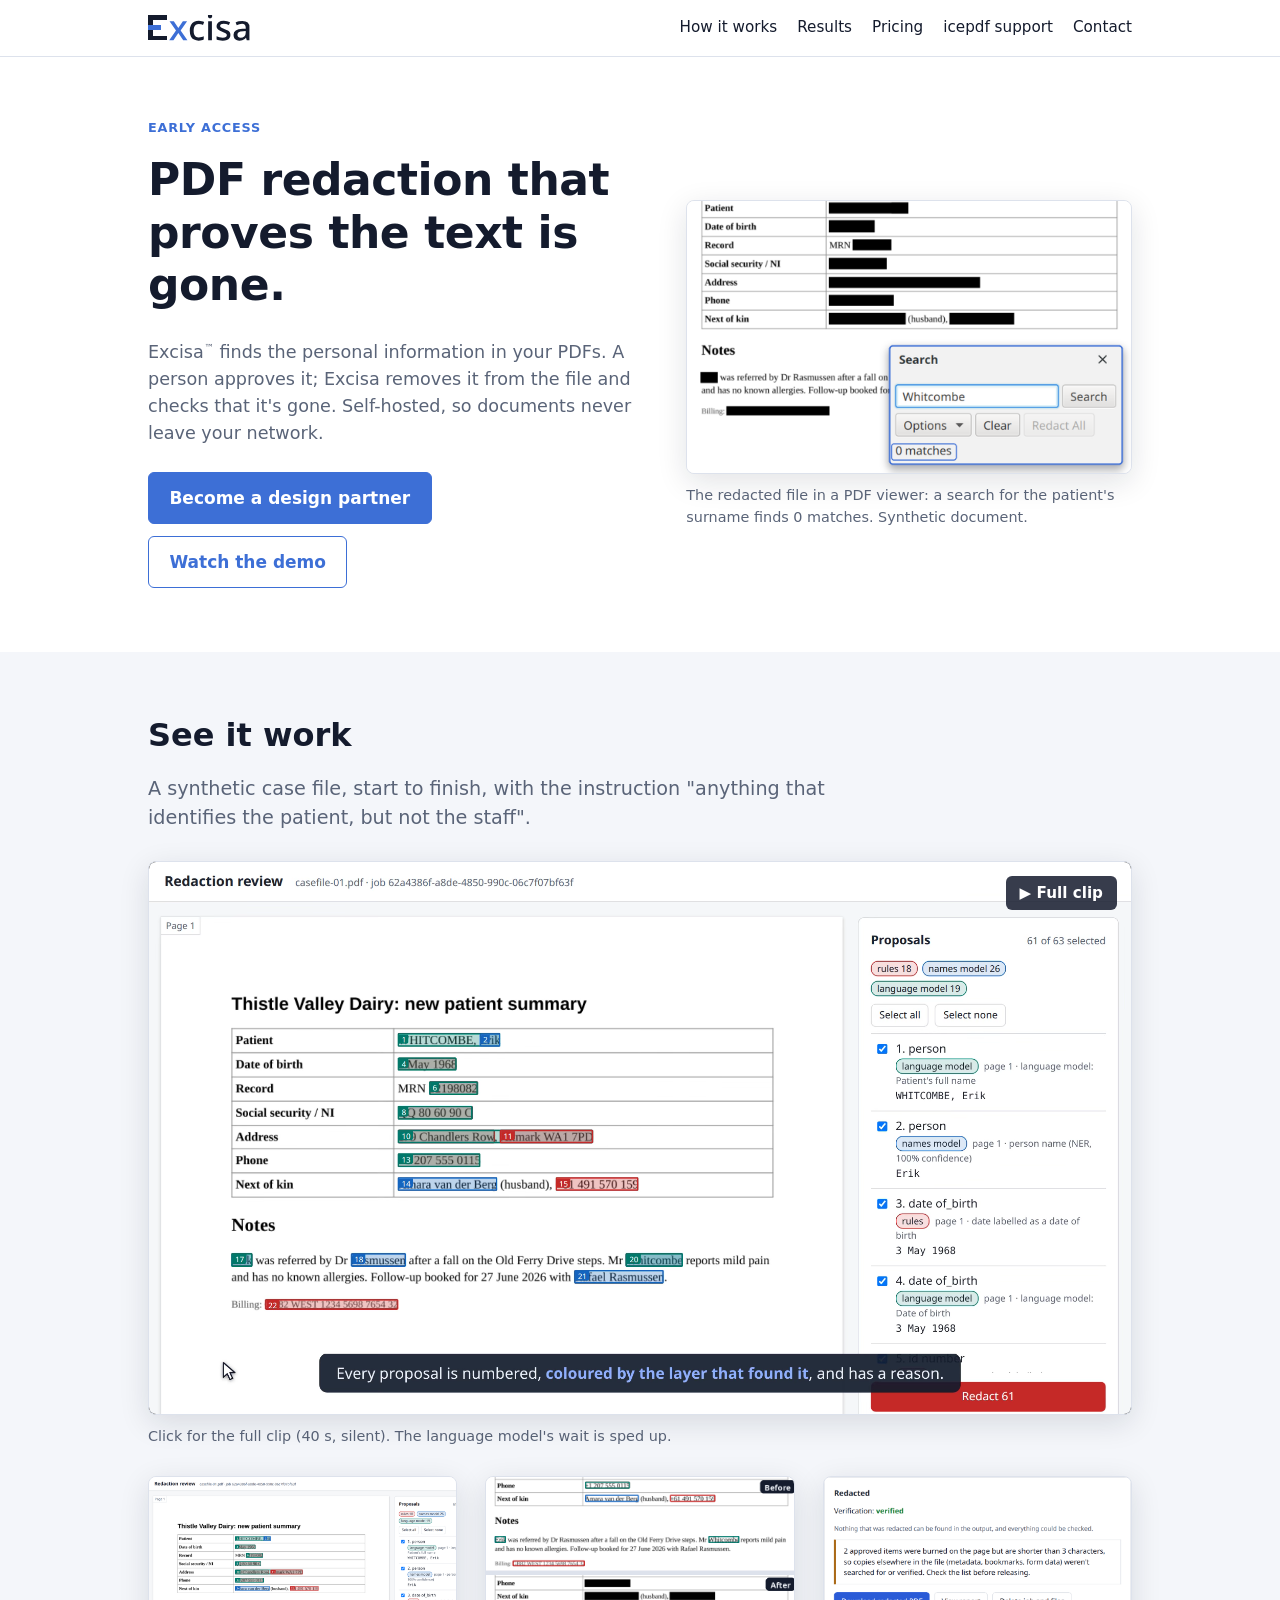
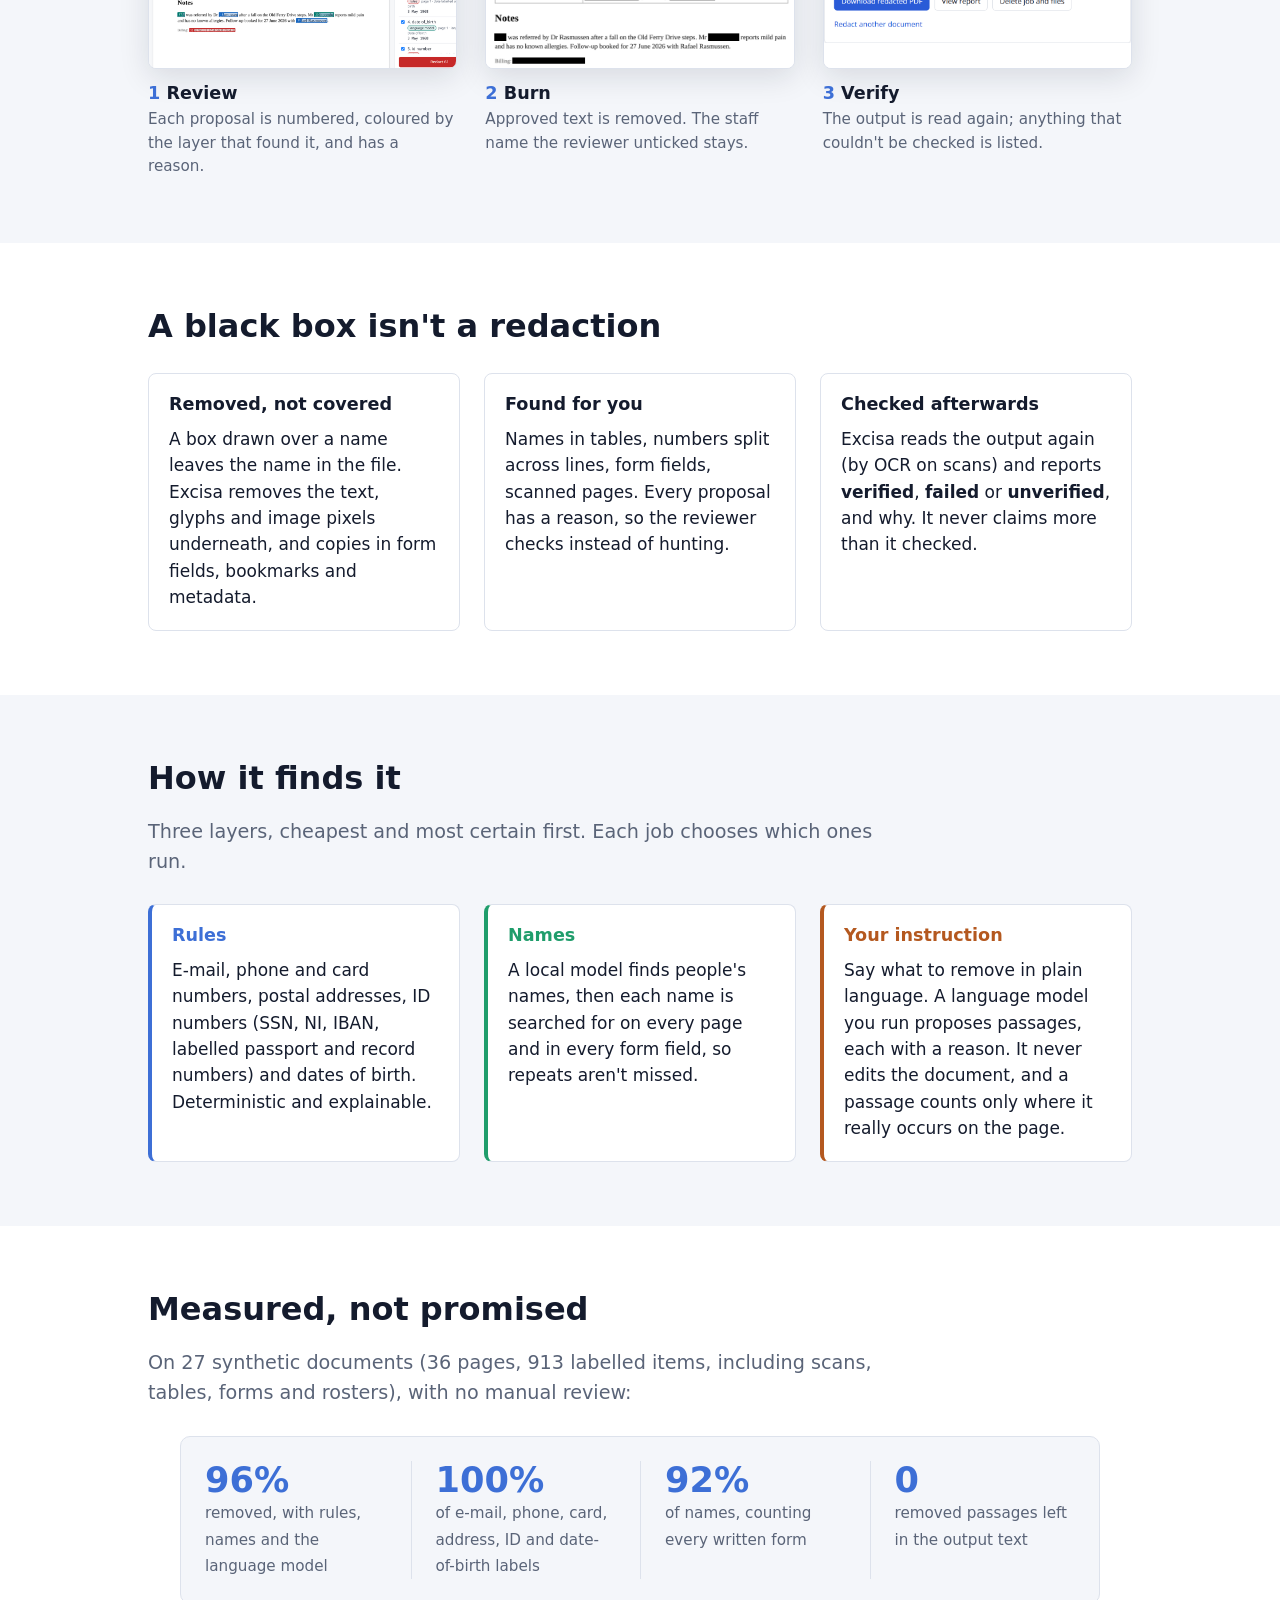
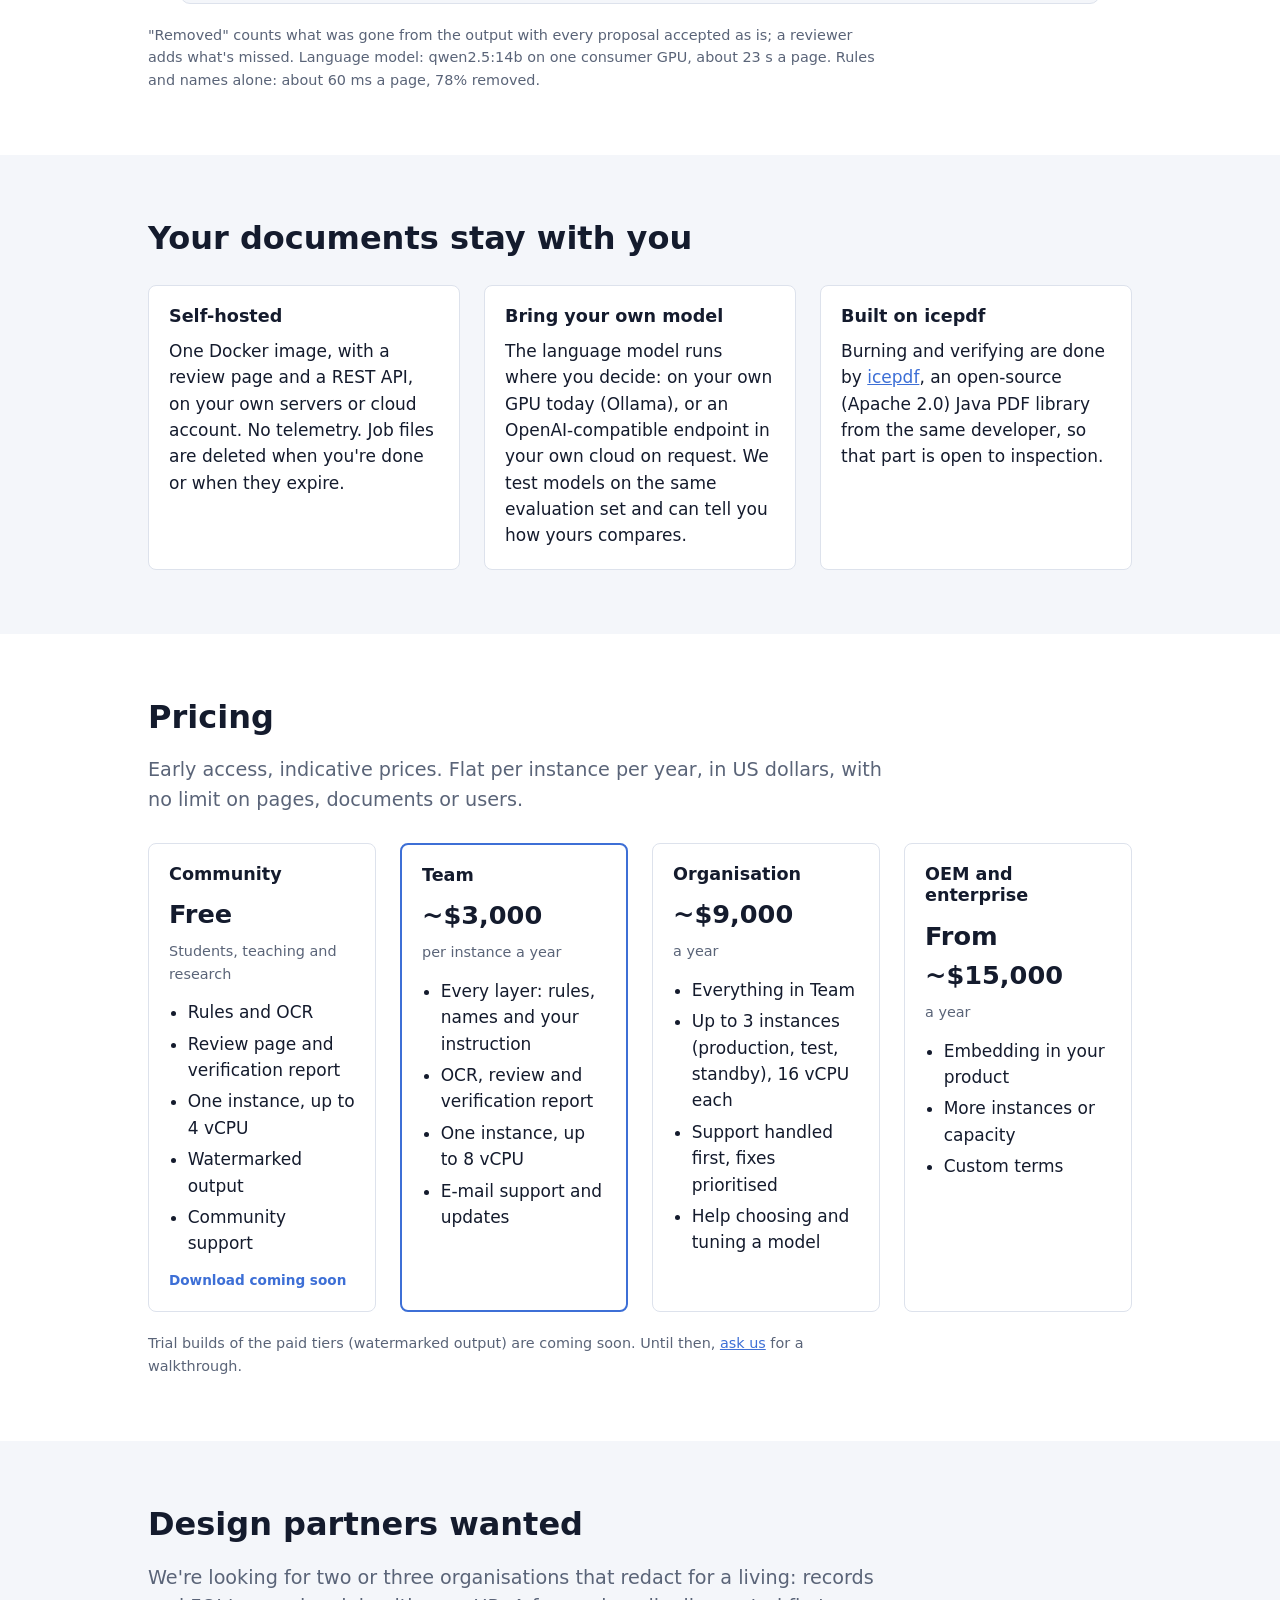
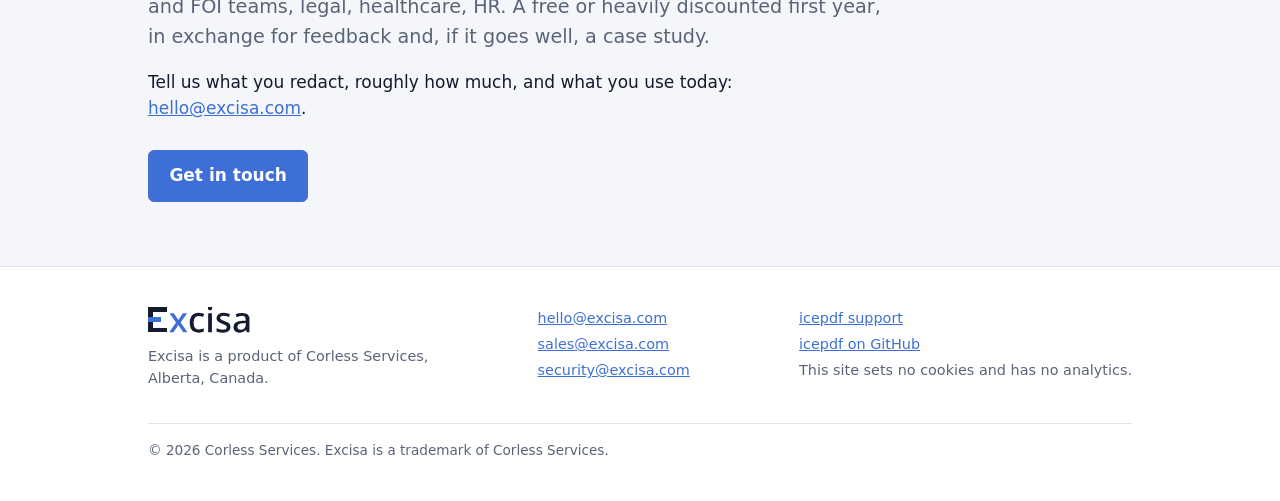
==== commit 1372dedc: "Structured data: square logo for the organisation Co-Authored-By: Claude Opus 5.5 <noreply@anthropic" ====
--- a/index.html
+++ b/index.html
@@ -29,7 +29,7 @@
    "@id": "https://excisa.com/#org",
    "name": "Corless Services",
    "url": "https://excisa.com/",
-   "logo": "https://excisa.com/img/social-card.png",
+   "logo": "https://excisa.com/apple-touch-icon.png",
    "email": "hello@excisa.com",
    "address": {
     "@type": "PostalAddress",
